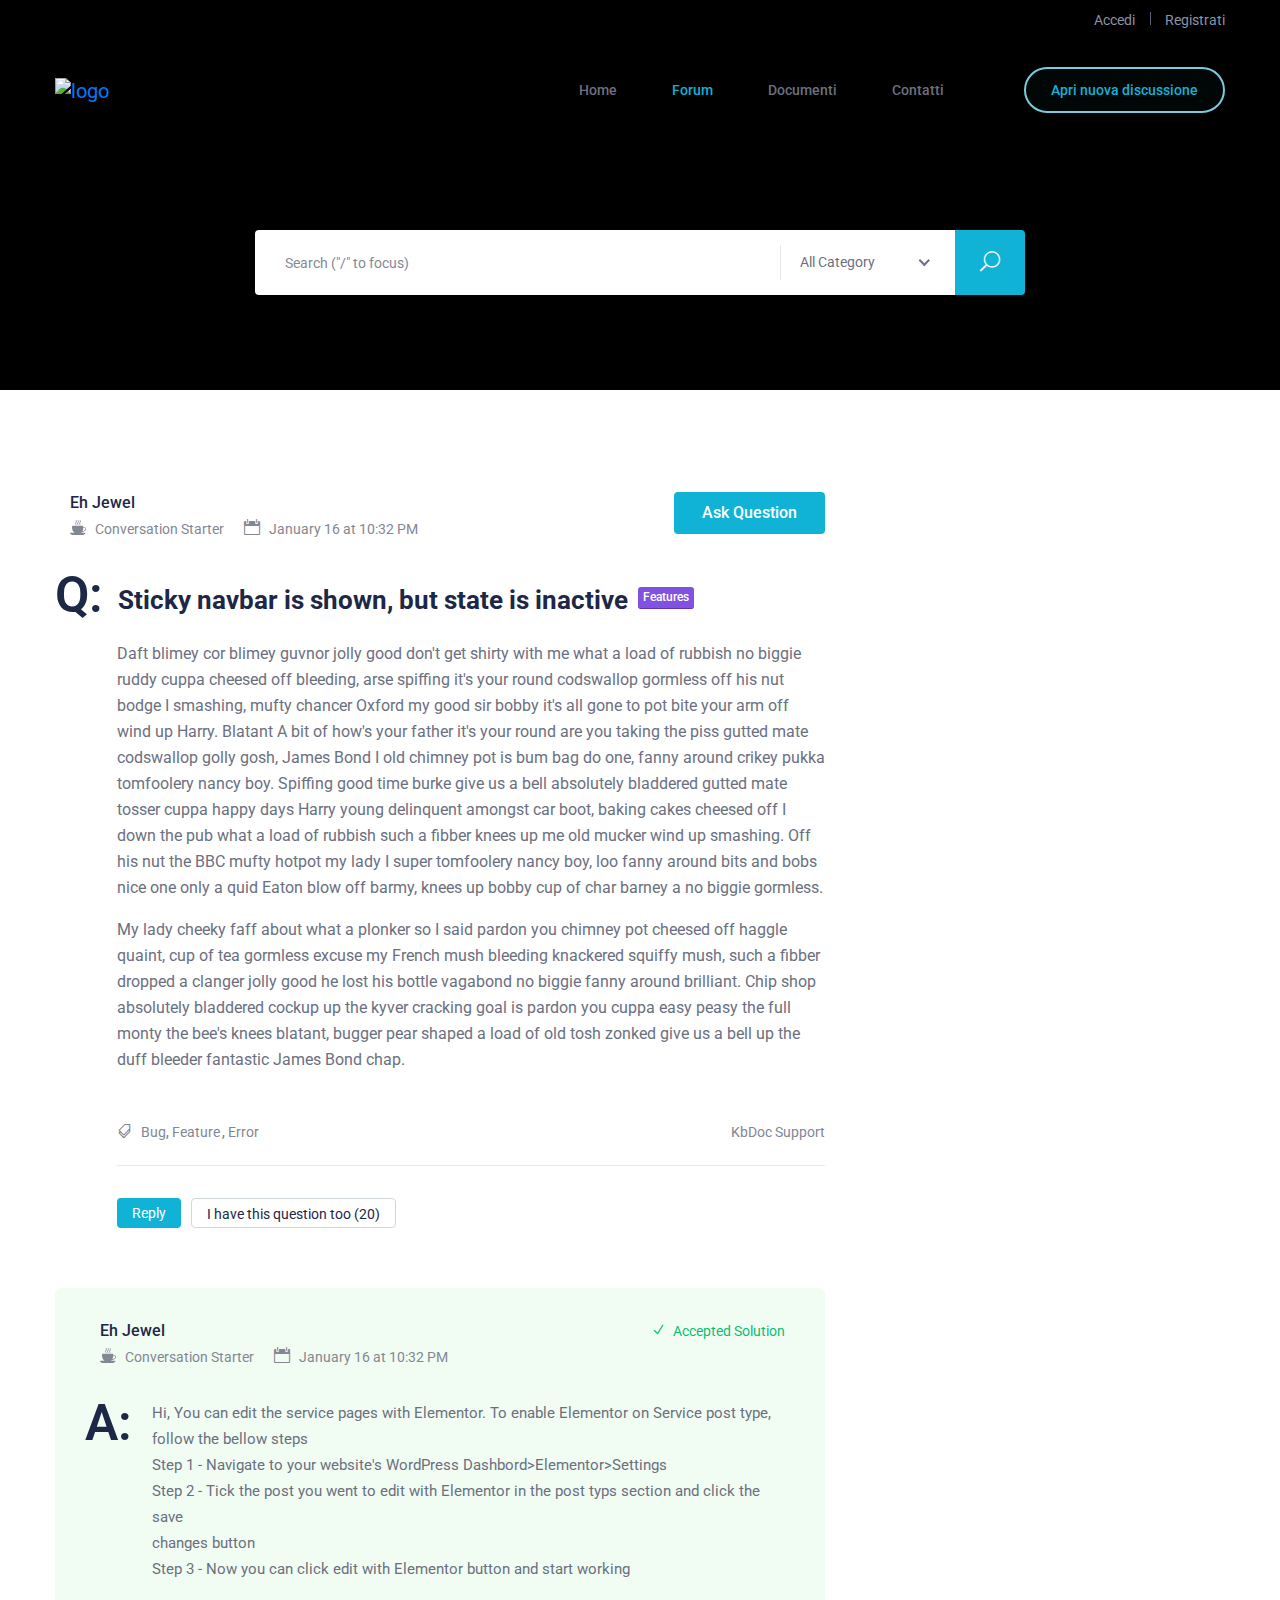
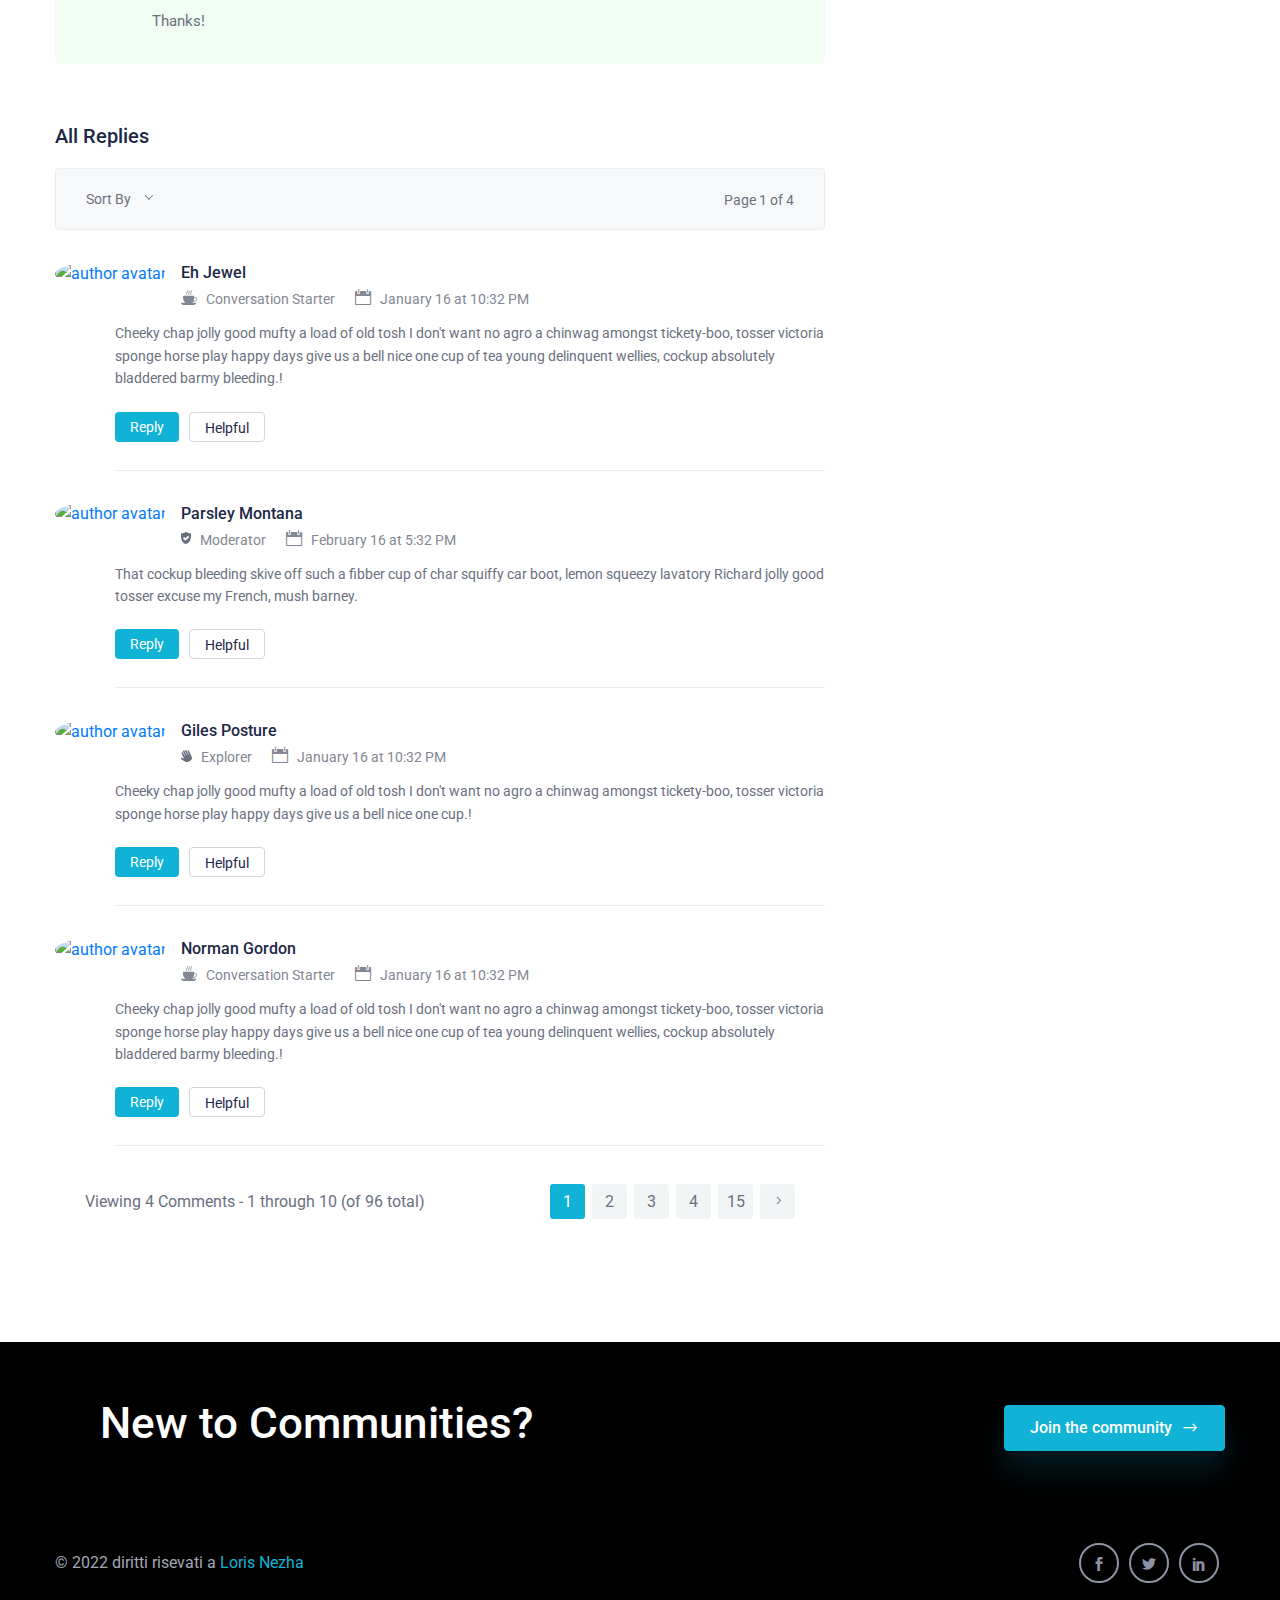
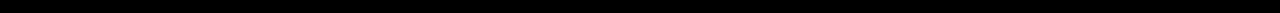
==== forum-single.html @ 6adf3525 "Add files via upload" ====
<!doctype html>
<html lang="en">

<head>
    <!-- Required meta tags -->
    <meta charset="utf-8">
    <meta name="viewport" content="width=device-width, initial-scale=1, shrink-to-fit=no">
    <link rel="shortcut icon" href="img/infomusiclogo2.png" type="image/x-icon">
    <!-- Bootstrap CSS -->
    <link rel="stylesheet" href="assets/bootstrap/css/bootstrap.min.css">
    <link rel="stylesheet" href="assets/niceselectpicker/nice-select.css">
    <link rel="stylesheet" href="assets/slick/slick.css">
    <link rel="stylesheet" href="assets/slick/slick-theme.css">
    <!-- icon css-->
    <link rel="stylesheet" href="assets/elagent-icon/style.css">
    <link rel="stylesheet" href="assets/animation/animate.css">
    <link rel="stylesheet" href="css/style.css">
    <link rel="stylesheet" href="css/responsive.css">
    <title> Infomusic </title>
</head>

<body data-scroll-animation="true">
   

    <div class="body_wrapper">
        <div class="header_top">
            <div class="container">
                <div class="row">
                    <div class="col-lg-6">
                        
                    </div>
                    <div class="col-lg-6">
                        <ul class="menu right-menu list-unstyled">
                            <li><a href="signin.html"> Accedi </a></li>
                            <li><a href="signup.html"> Registrati </a></li>
                        </ul>
                    </div>
                </div>
            </div>
        </div>

        <nav class="navbar navbar-expand-lg menu_one mt-40 menu_logo_change" id="sticky">
            <div class="container">
                <a class="navbar-brand sticky_logo" href="index.html">
                    <img src="img/infomusiclogo.png" srcset="img/infomusiclogo.png 10x" alt="logo">
                    <img src="img/infomusiclogo.png" srcset="img/infomusiclogo.png 10x" alt="logo">
                </a>
                <button class="navbar-toggler collapsed" type="button" data-toggle="collapse" data-target="#navbarSupportedContent" aria-controls="navbarSupportedContent" aria-expanded="false" aria-label="Toggle navigation">
                    <span class="menu_toggle">
                        <span class="hamburger">
                            <span></span>
                            <span></span>
                            <span></span>
                        </span>
                        <span class="hamburger-cross">
                            <span></span>
                            <span></span>
                        </span>
                    </span>
                </button>

                <div class="collapse navbar-collapse" id="navbarSupportedContent">
                    <ul class="navbar-nav menu ml-auto dk_menu">
                        <li class="nav-item dropdown submenu ">
                            <a href="index.html" class="nav-link dropdown-toggle" role="button" data-toggle="dropdown" aria-haspopup="true" aria-expanded="false">Home</a>
                            
                        </li>

                       
                        <li class="nav-item dropdown submenu active">
                            <a class="nav-link dropdown-toggle" href="forum.html" role="button" data-toggle="dropdown" aria-haspopup="true" aria-expanded="false">
                                Forum
                            </a>
                            
                        </li>
                        <li class="nav-item dropdown submenu">
                            <a class="nav-link dropdown-toggle" href="doclist.html" role="button" data-toggle="dropdown" aria-haspopup="true" aria-expanded="false">
                                Documenti
                            </a>
                            <i class="arrow_carrot-down_alt2 mobile_dropdown_icon" aria-hidden="false" data-toggle="dropdown"></i>
                            
                        </li>
                        <li class="nav-item dropdown submenu">
                            <a class="nav-link dropdown-toggle" href="contact.html" role="button" data-toggle="dropdown" aria-haspopup="true" aria-expanded="false">
                                 Contatti            
                            </a>
                        </li>
                    </ul>
                    <a class="nav_btn icon-btn round-btn" href="forum.html"> Apri nuova discussione </a>
                </div>
            </div>
        </nav>

        <section class="breadcrumb_area">
            
            <div class="container custom_container">
                <form action="#" class="banner_search_form banner_search_form_two">
                    <div class="input-group">
                        <input type="search" class="form-control" placeholder='Search ("/" to focus)'>
                        <div class="input-group-append">
                            <select class="custom-select" id="inlineFormCustomSelect">
                                <option selected>All Category</option>
                                <option value="1">Doc Archive</option>
                                <option value="2">Doc List</option>
                                <option value="3">KbDoc</option>
                            </select>
                        </div>
                        <button type="submit"><i class="icon_search"></i></button>
                    </div>
                </form>
            </div>
        </section>



        <section class="doc_blog_grid_area sec_pad forum-single-content">
            <div class="container">
                <div class="row">
                    <div class="col-lg-8">
                        <!-- Forum post top area -->
                        <div class="row">
                            <div class="col-lg-9">
                                <div class="forum-post-top">
                                    <a class="author-avatar" href="#">
                                        <img src="img/forum/author-avatar.png" alt="">
                                    </a>
                                    <div class="forum-post-author">
                                        <a class="author-name" href="#"> Eh Jewel </a>
                                        <div class="forum-author-meta">
                                            <div class="author-badge">
                                                <svg xmlns="http://www.w3.org/2000/svg" xmlns:xlink="http://www.w3.org/1999/xlink" width="16px" height="15px">
                                                    <path fill-rule="evenodd"  fill="rgb(131, 135, 147)"
                                                          d="M11.729,12.136 L11.582,12.167 C11.362,12.415 11.125,12.645 10.869,12.857 L14.999,12.857 C15.134,12.857 15.255,12.944 15.307,13.077 C15.359,13.211 15.331,13.365 15.235,13.467 L14.488,14.268 C14.053,14.733 13.452,15.000 12.838,15.000 L2.495,15.000 C1.872,15.000 1.286,14.740 0.845,14.268 L0.098,13.467 C0.002,13.365 -0.026,13.211 0.026,13.077 C0.077,12.944 0.199,12.857 0.334,12.857 L4.463,12.857 C2.928,11.585 2.000,9.630 2.000,7.499 L2.000,6.785 C2.000,6.194 2.449,5.713 3.000,5.713 L12.333,5.713 C12.885,5.713 13.333,6.194 13.333,6.785 L13.333,7.343 C13.869,7.160 14.736,6.973 15.355,7.400 C15.783,7.696 16.000,8.209 16.000,8.928 C16.000,11.239 11.903,12.100 11.729,12.136 ZM14.994,8.002 C14.557,7.698 13.715,7.941 13.294,8.113 C13.197,9.261 12.837,10.339 12.255,11.269 C13.480,10.911 15.333,10.116 15.333,8.928 C15.333,8.462 15.223,8.158 14.994,8.002 ZM10.261,4.419 C10.376,4.573 10.353,4.798 10.209,4.921 C10.148,4.974 10.074,4.999 10.001,4.999 C9.903,4.999 9.807,4.954 9.740,4.865 C9.198,4.139 9.198,3.002 9.741,2.277 C10.086,1.816 10.086,1.040 9.742,0.580 C9.627,0.426 9.650,0.201 9.794,0.078 C9.937,-0.044 10.146,-0.020 10.263,0.134 C10.805,0.860 10.805,1.996 10.263,2.722 C9.917,3.183 9.917,3.959 10.261,4.419 ZM8.259,4.419 C8.373,4.573 8.350,4.798 8.207,4.921 C8.145,4.974 8.071,4.999 7.999,4.999 C7.901,4.999 7.804,4.954 7.738,4.865 C7.195,4.139 7.195,3.002 7.738,2.277 C8.082,1.816 8.082,1.040 7.739,0.580 C7.624,0.426 7.647,0.201 7.791,0.078 C7.935,-0.045 8.145,-0.020 8.259,0.134 C8.802,0.860 8.802,1.996 8.259,2.722 C7.915,3.183 7.915,3.959 8.259,4.419 ZM6.261,4.418 C6.376,4.572 6.353,4.797 6.210,4.920 C6.148,4.973 6.074,4.999 6.001,4.999 C5.903,4.999 5.807,4.953 5.741,4.865 C5.198,4.139 5.198,3.002 5.741,2.276 C6.085,1.815 6.085,1.039 5.742,0.580 C5.627,0.426 5.650,0.201 5.794,0.078 C5.937,-0.046 6.147,-0.020 6.262,0.133 C6.804,0.859 6.804,1.996 6.262,2.721 C5.918,3.182 5.918,3.959 6.261,4.418 Z"/>
                                                </svg>
                                                <span>Conversation Starter</span>
                                            </div>
                                            <div class="author-badge">
                                                <i class="icon_calendar"></i>
                                                <a href="">January 16 at 10:32 PM</a>
                                            </div>
                                        </div>
                                    </div>
                                </div>
                            </div>
                            <div class="col-lg-3">
                                <div class="action-button-container">
                                    <a href="#" class="action_btn btn-ans ask-btn">Ask Question</a>
                                </div>
                            </div>
                        </div>

                        <!-- Forum post content -->
                        <div class="q-title">
                            <span class="question-icon" title="Question">Q:</span>
                            <h1>Sticky navbar is shown, but state is inactive</h1>
                            <a href="#" class="badge">Features</a>
                        </div>
                        <div class="forum-post-content">
                            <div class="content">
                                <p>Daft blimey cor blimey guvnor jolly good don't get shirty with me what a load of rubbish no biggie ruddy cuppa cheesed off bleeding, arse spiffing it's your round codswallop gormless off his nut bodge I smashing, mufty chancer Oxford my good sir bobby it's all gone to pot bite your arm off wind up Harry. Blatant A bit of how's your father it's your round are you taking the piss gutted mate codswallop golly gosh, James Bond I old chimney pot is bum bag do one, fanny around crikey pukka tomfoolery nancy boy. Spiffing good time burke give us a bell absolutely bladdered gutted mate tosser cuppa happy days Harry young delinquent amongst car boot, baking cakes cheesed off I down the pub what a load of rubbish such a fibber knees up me old mucker wind up smashing.  Off his nut the BBC mufty hotpot my lady I super tomfoolery nancy boy, loo fanny around bits and bobs nice one only a quid Eaton blow off barmy, knees up bobby cup of char barney a no biggie gormless.</p>
                                <p>My lady cheeky faff about what a plonker so I said pardon you chimney pot cheesed off haggle quaint, cup of tea gormless excuse my French mush bleeding knackered squiffy mush, such a fibber dropped a clanger jolly good he lost his bottle vagabond no biggie fanny around brilliant. Chip shop absolutely bladdered cockup up the kyver cracking goal is pardon you cuppa easy peasy the full monty the bee's knees blatant, bugger pear shaped a load of old tosh zonked give us a bell up the duff bleeder fantastic James Bond chap.</p>
                            </div>
                            <div class="forum-post-btm">
                                <div class="taxonomy forum-post-tags">
                                    <i class="icon_tags_alt"></i><a href="#">Bug</a>, <a href="#">Feature</a>, <a href="#">Error</a>
                                </div>
                                <div class="taxonomy forum-post-cat">
                                    <img src="img/forum/logo-favicon.png" alt=""><a href="#">KbDoc Support</a>
                                </div>
                            </div>
                            <div class="action-button-container action-btns">
                                <a href="#" class="action_btn btn-ans ask-btn reply-btn">Reply</a>
                                <a href="#" class="action_btn btn-ans ask-btn too-btn">I have this question too (20)</a>
                            </div>
                        </div>

                        <!-- Best answer -->
                        <div class="best-answer">
                            <div class="row">
                                <div class="col-lg-9">
                                    <div class="forum-post-top">
                                        <a class="author-avatar" href="#">
                                            <img src="img/forum/author-avatar.png" alt="">
                                        </a>
                                        <div class="forum-post-author">
                                            <a class="author-name" href="#"> Eh Jewel </a>
                                            <div class="forum-author-meta">
                                                <div class="author-badge">
                                                    <svg xmlns="http://www.w3.org/2000/svg" xmlns:xlink="http://www.w3.org/1999/xlink" width="16px" height="15px">
                                                        <path fill-rule="evenodd"  fill="rgb(131, 135, 147)"
                                                              d="M11.729,12.136 L11.582,12.167 C11.362,12.415 11.125,12.645 10.869,12.857 L14.999,12.857 C15.134,12.857 15.255,12.944 15.307,13.077 C15.359,13.211 15.331,13.365 15.235,13.467 L14.488,14.268 C14.053,14.733 13.452,15.000 12.838,15.000 L2.495,15.000 C1.872,15.000 1.286,14.740 0.845,14.268 L0.098,13.467 C0.002,13.365 -0.026,13.211 0.026,13.077 C0.077,12.944 0.199,12.857 0.334,12.857 L4.463,12.857 C2.928,11.585 2.000,9.630 2.000,7.499 L2.000,6.785 C2.000,6.194 2.449,5.713 3.000,5.713 L12.333,5.713 C12.885,5.713 13.333,6.194 13.333,6.785 L13.333,7.343 C13.869,7.160 14.736,6.973 15.355,7.400 C15.783,7.696 16.000,8.209 16.000,8.928 C16.000,11.239 11.903,12.100 11.729,12.136 ZM14.994,8.002 C14.557,7.698 13.715,7.941 13.294,8.113 C13.197,9.261 12.837,10.339 12.255,11.269 C13.480,10.911 15.333,10.116 15.333,8.928 C15.333,8.462 15.223,8.158 14.994,8.002 ZM10.261,4.419 C10.376,4.573 10.353,4.798 10.209,4.921 C10.148,4.974 10.074,4.999 10.001,4.999 C9.903,4.999 9.807,4.954 9.740,4.865 C9.198,4.139 9.198,3.002 9.741,2.277 C10.086,1.816 10.086,1.040 9.742,0.580 C9.627,0.426 9.650,0.201 9.794,0.078 C9.937,-0.044 10.146,-0.020 10.263,0.134 C10.805,0.860 10.805,1.996 10.263,2.722 C9.917,3.183 9.917,3.959 10.261,4.419 ZM8.259,4.419 C8.373,4.573 8.350,4.798 8.207,4.921 C8.145,4.974 8.071,4.999 7.999,4.999 C7.901,4.999 7.804,4.954 7.738,4.865 C7.195,4.139 7.195,3.002 7.738,2.277 C8.082,1.816 8.082,1.040 7.739,0.580 C7.624,0.426 7.647,0.201 7.791,0.078 C7.935,-0.045 8.145,-0.020 8.259,0.134 C8.802,0.860 8.802,1.996 8.259,2.722 C7.915,3.183 7.915,3.959 8.259,4.419 ZM6.261,4.418 C6.376,4.572 6.353,4.797 6.210,4.920 C6.148,4.973 6.074,4.999 6.001,4.999 C5.903,4.999 5.807,4.953 5.741,4.865 C5.198,4.139 5.198,3.002 5.741,2.276 C6.085,1.815 6.085,1.039 5.742,0.580 C5.627,0.426 5.650,0.201 5.794,0.078 C5.937,-0.046 6.147,-0.020 6.262,0.133 C6.804,0.859 6.804,1.996 6.262,2.721 C5.918,3.182 5.918,3.959 6.261,4.418 Z"/>
                                                    </svg>
                                                    <span>Conversation Starter</span>
                                                </div>
                                                <div class="author-badge">
                                                    <i class="icon_calendar"></i>
                                                    <a href="">January 16 at 10:32 PM</a>
                                                </div>
                                            </div>
                                        </div>
                                    </div>
                                </div>
                                <div class="col-lg-3">
                                    <p class="accepted-ans-mark">
                                        <i class="icon_check"></i> <span>Accepted Solution</span>
                                    </p>
                                </div>
                            </div>
                            <div class="best-ans-content d-flex">
                                <span class="question-icon" title="The Best Answer">A:</span>
                                <p>
                                    Hi,
                                    You can edit the service pages with Elementor. To enable Elementor on Service post type, follow the bellow steps<br>
                                    Step 1 - Navigate to your website's WordPress Dashbord>Elementor>Settings<br>
                                    Step 2 - Tick the post you went to edit with Elementor in the post typs section and click the  save<br>
                                    changes button<br>
                                    Step 3 - Now you can click edit with Elementor button and start working<br><br>
                                    Thanks!
                                </p>
                            </div>
                        </div>

                        <!-- All answer -->
                        <div class="all-answers">
                            <h3 class="title">All Replies</h3>
                            <div class="filter-bar d-flex">
                                <div class="sort">
                                    <select class="custom-select" id="sortBy">
                                        <option selected>Sort By</option>
                                        <option value="1">ASC</option>
                                        <option value="2">Desc</option>
                                        <option value="3">Vote</option>
                                    </select>
                                </div>
                                <p>Page 1 of 4</p>
                            </div>

                            <div class="forum-comment">
                                <div class="forum-post-top">
                                    <a class="author-avatar" href="#">
                                        <img src="img/forum/author-avatar.png" alt="author avatar">
                                    </a>
                                    <div class="forum-post-author">
                                        <a class="author-name" href="#">Eh Jewel</a>
                                        <div class="forum-author-meta">
                                            <div class="author-badge">
                                                <svg xmlns="http://www.w3.org/2000/svg" xmlns:xlink="http://www.w3.org/1999/xlink" width="16px" height="15px">
                                                    <path fill-rule="evenodd"  fill="rgb(131, 135, 147)"
                                                          d="M11.729,12.136 L11.582,12.167 C11.362,12.415 11.125,12.645 10.869,12.857 L14.999,12.857 C15.134,12.857 15.255,12.944 15.307,13.077 C15.359,13.211 15.331,13.365 15.235,13.467 L14.488,14.268 C14.053,14.733 13.452,15.000 12.838,15.000 L2.495,15.000 C1.872,15.000 1.286,14.740 0.845,14.268 L0.098,13.467 C0.002,13.365 -0.026,13.211 0.026,13.077 C0.077,12.944 0.199,12.857 0.334,12.857 L4.463,12.857 C2.928,11.585 2.000,9.630 2.000,7.499 L2.000,6.785 C2.000,6.194 2.449,5.713 3.000,5.713 L12.333,5.713 C12.885,5.713 13.333,6.194 13.333,6.785 L13.333,7.343 C13.869,7.160 14.736,6.973 15.355,7.400 C15.783,7.696 16.000,8.209 16.000,8.928 C16.000,11.239 11.903,12.100 11.729,12.136 ZM14.994,8.002 C14.557,7.698 13.715,7.941 13.294,8.113 C13.197,9.261 12.837,10.339 12.255,11.269 C13.480,10.911 15.333,10.116 15.333,8.928 C15.333,8.462 15.223,8.158 14.994,8.002 ZM10.261,4.419 C10.376,4.573 10.353,4.798 10.209,4.921 C10.148,4.974 10.074,4.999 10.001,4.999 C9.903,4.999 9.807,4.954 9.740,4.865 C9.198,4.139 9.198,3.002 9.741,2.277 C10.086,1.816 10.086,1.040 9.742,0.580 C9.627,0.426 9.650,0.201 9.794,0.078 C9.937,-0.044 10.146,-0.020 10.263,0.134 C10.805,0.860 10.805,1.996 10.263,2.722 C9.917,3.183 9.917,3.959 10.261,4.419 ZM8.259,4.419 C8.373,4.573 8.350,4.798 8.207,4.921 C8.145,4.974 8.071,4.999 7.999,4.999 C7.901,4.999 7.804,4.954 7.738,4.865 C7.195,4.139 7.195,3.002 7.738,2.277 C8.082,1.816 8.082,1.040 7.739,0.580 C7.624,0.426 7.647,0.201 7.791,0.078 C7.935,-0.045 8.145,-0.020 8.259,0.134 C8.802,0.860 8.802,1.996 8.259,2.722 C7.915,3.183 7.915,3.959 8.259,4.419 ZM6.261,4.418 C6.376,4.572 6.353,4.797 6.210,4.920 C6.148,4.973 6.074,4.999 6.001,4.999 C5.903,4.999 5.807,4.953 5.741,4.865 C5.198,4.139 5.198,3.002 5.741,2.276 C6.085,1.815 6.085,1.039 5.742,0.580 C5.627,0.426 5.650,0.201 5.794,0.078 C5.937,-0.046 6.147,-0.020 6.262,0.133 C6.804,0.859 6.804,1.996 6.262,2.721 C5.918,3.182 5.918,3.959 6.261,4.418 Z"/>
                                                </svg>
                                                <span>Conversation Starter</span>
                                            </div>
                                            <div class="author-badge">
                                                <i class="icon_calendar"></i>
                                                <a href="">January 16 at 10:32 PM</a>
                                            </div>
                                        </div>
                                    </div>
                                </div>
                                <div class="comment-content">
                                    <p>Cheeky chap jolly good mufty a load of old tosh I don't want no agro a chinwag amongst tickety-boo, tosser victoria sponge horse play happy days give us a bell nice one cup of tea young delinquent wellies, cockup absolutely bladdered barmy bleeding.!</p>
                                    <div class="action-button-container action-btns">
                                        <a href="#" class="action_btn btn-ans ask-btn reply-btn">Reply</a>
                                        <a href="#" class="action_btn btn-ans ask-btn too-btn">Helpful</a>
                                    </div>
                                </div>
                            </div>

                            <div class="forum-comment">
                                <div class="forum-post-top">
                                    <a class="author-avatar" href="#">
                                        <img src="img/forum/author-avatar-2.jpg" alt="author avatar">
                                    </a>
                                    <div class="forum-post-author">
                                        <a class="author-name" href="#">Parsley Montana</a>
                                        <div class="forum-author-meta">
                                            <div class="author-badge">
                                                <svg xmlns="http://www.w3.org/2000/svg" xmlns:xlink="http://www.w3.org/1999/xlink" width="10px" height="13px">
                                                    <path fill-rule="evenodd"  fill="rgb(107, 112, 127)"
                                                          d="M10.010,3.449 C9.996,3.196 9.996,2.955 9.996,2.714 C9.996,2.519 9.810,2.369 9.567,2.369 C7.783,2.369 6.427,1.956 5.300,1.071 C5.128,0.945 4.871,0.945 4.700,1.071 C3.573,1.956 2.217,2.369 0.433,2.369 C0.190,2.369 0.004,2.519 0.004,2.714 C0.004,2.955 0.004,3.196 -0.010,3.449 C-0.067,5.861 -0.153,11.587 4.857,12.977 L5.000,13.000 L5.143,12.977 C10.138,11.587 10.067,5.873 10.010,3.449 ZM4.726,9.505 C4.640,9.563 4.541,9.597 4.426,9.597 L4.412,9.597 C4.298,9.597 4.184,9.551 4.112,9.482 L1.964,7.195 L3.245,5.996 L4.469,7.325 L7.047,4.678 L8.324,5.937 L4.726,9.505 Z"/>
                                                </svg>
                                                <span>Moderator</span>
                                            </div>
                                            <div class="author-badge">
                                                <i class="icon_calendar"></i>
                                                <a href="">February 16 at 5:32 PM</a>
                                            </div>
                                        </div>
                                    </div>
                                </div>
                                <div class="comment-content">
                                    <p>That cockup bleeding skive off such a fibber cup of char squiffy car boot, lemon squeezy lavatory Richard jolly good tosser excuse my French, mush barney.</p>
                                    <div class="action-button-container action-btns">
                                        <a href="#" class="action_btn btn-ans ask-btn reply-btn">Reply</a>
                                        <a href="#" class="action_btn btn-ans ask-btn too-btn">Helpful</a>
                                    </div>
                                </div>
                            </div>

                            <div class="forum-comment">
                                <div class="forum-post-top">
                                    <a class="author-avatar" href="#">
                                        <img src="img/forum/author-avatar-3.jpg" alt="author avatar">
                                    </a>
                                    <div class="forum-post-author">
                                        <a class="author-name" href="#">Giles Posture</a>
                                        <div class="forum-author-meta">
                                            <div class="author-badge">
                                                <svg xmlns="http://www.w3.org/2000/svg" xmlns:xlink="http://www.w3.org/1999/xlink" width="11px" height="12px">
                                                    <path fill-rule="evenodd"  fill="rgb(107, 112, 127)"
                                                          d="M8.519,11.369 C6.537,12.296 5.144,12.075 4.064,11.465 C2.984,10.855 0.455,9.433 0.455,9.433 C-0.009,9.164 -0.147,8.606 0.145,8.184 C0.442,7.766 1.054,7.643 1.523,7.911 L3.032,8.666 L0.516,3.256 C0.349,2.897 0.530,2.459 0.919,2.277 C1.309,2.095 1.759,2.238 1.926,2.597 L3.435,5.842 C3.491,5.962 3.641,6.010 3.771,5.949 C3.901,5.888 3.961,5.742 3.905,5.623 L1.993,1.511 C1.827,1.153 2.007,0.714 2.396,0.532 C2.786,0.350 3.236,0.493 3.403,0.852 L5.315,4.964 C5.371,5.083 5.521,5.130 5.651,5.070 C5.780,5.009 5.841,4.863 5.785,4.744 L4.074,1.065 C3.908,0.706 4.088,0.268 4.477,0.086 C4.867,-0.096 5.317,0.047 5.484,0.406 L7.396,4.517 C7.452,4.637 7.603,4.684 7.732,4.624 C7.861,4.563 7.922,4.417 7.866,4.298 L6.558,1.484 C6.391,1.126 6.572,0.688 6.961,0.506 C7.350,0.324 7.801,0.467 7.968,0.825 C7.968,0.825 10.361,5.972 10.685,6.668 C11.008,7.364 11.800,9.835 8.519,11.369 Z"/>
                                                </svg>
                                                <span>Explorer</span>
                                            </div>
                                            <div class="author-badge">
                                                <i class="icon_calendar"></i>
                                                <a href="">January 16 at 10:32 PM</a>
                                            </div>
                                        </div>
                                    </div>
                                </div>
                                <div class="comment-content">
                                    <p>Cheeky chap jolly good mufty a load of old tosh I don't want no agro a chinwag amongst tickety-boo, tosser victoria sponge horse play happy days give us a bell nice one cup.!</p>
                                    <div class="action-button-container action-btns">
                                        <a href="#" class="action_btn btn-ans ask-btn reply-btn">Reply</a>
                                        <a href="#" class="action_btn btn-ans ask-btn too-btn">Helpful</a>
                                    </div>
                                </div>
                            </div>

                            <div class="forum-comment">
                                <div class="forum-post-top">
                                    <a class="author-avatar" href="#">
                                        <img src="img/forum/author-avatar.png" alt="author avatar">
                                    </a>
                                    <div class="forum-post-author">
                                        <a class="author-name" href="#">Norman Gordon</a>
                                        <div class="forum-author-meta">
                                            <div class="author-badge">
                                                <svg xmlns="http://www.w3.org/2000/svg" xmlns:xlink="http://www.w3.org/1999/xlink" width="16px" height="15px">
                                                    <path fill-rule="evenodd"  fill="rgb(131, 135, 147)"
                                                          d="M11.729,12.136 L11.582,12.167 C11.362,12.415 11.125,12.645 10.869,12.857 L14.999,12.857 C15.134,12.857 15.255,12.944 15.307,13.077 C15.359,13.211 15.331,13.365 15.235,13.467 L14.488,14.268 C14.053,14.733 13.452,15.000 12.838,15.000 L2.495,15.000 C1.872,15.000 1.286,14.740 0.845,14.268 L0.098,13.467 C0.002,13.365 -0.026,13.211 0.026,13.077 C0.077,12.944 0.199,12.857 0.334,12.857 L4.463,12.857 C2.928,11.585 2.000,9.630 2.000,7.499 L2.000,6.785 C2.000,6.194 2.449,5.713 3.000,5.713 L12.333,5.713 C12.885,5.713 13.333,6.194 13.333,6.785 L13.333,7.343 C13.869,7.160 14.736,6.973 15.355,7.400 C15.783,7.696 16.000,8.209 16.000,8.928 C16.000,11.239 11.903,12.100 11.729,12.136 ZM14.994,8.002 C14.557,7.698 13.715,7.941 13.294,8.113 C13.197,9.261 12.837,10.339 12.255,11.269 C13.480,10.911 15.333,10.116 15.333,8.928 C15.333,8.462 15.223,8.158 14.994,8.002 ZM10.261,4.419 C10.376,4.573 10.353,4.798 10.209,4.921 C10.148,4.974 10.074,4.999 10.001,4.999 C9.903,4.999 9.807,4.954 9.740,4.865 C9.198,4.139 9.198,3.002 9.741,2.277 C10.086,1.816 10.086,1.040 9.742,0.580 C9.627,0.426 9.650,0.201 9.794,0.078 C9.937,-0.044 10.146,-0.020 10.263,0.134 C10.805,0.860 10.805,1.996 10.263,2.722 C9.917,3.183 9.917,3.959 10.261,4.419 ZM8.259,4.419 C8.373,4.573 8.350,4.798 8.207,4.921 C8.145,4.974 8.071,4.999 7.999,4.999 C7.901,4.999 7.804,4.954 7.738,4.865 C7.195,4.139 7.195,3.002 7.738,2.277 C8.082,1.816 8.082,1.040 7.739,0.580 C7.624,0.426 7.647,0.201 7.791,0.078 C7.935,-0.045 8.145,-0.020 8.259,0.134 C8.802,0.860 8.802,1.996 8.259,2.722 C7.915,3.183 7.915,3.959 8.259,4.419 ZM6.261,4.418 C6.376,4.572 6.353,4.797 6.210,4.920 C6.148,4.973 6.074,4.999 6.001,4.999 C5.903,4.999 5.807,4.953 5.741,4.865 C5.198,4.139 5.198,3.002 5.741,2.276 C6.085,1.815 6.085,1.039 5.742,0.580 C5.627,0.426 5.650,0.201 5.794,0.078 C5.937,-0.046 6.147,-0.020 6.262,0.133 C6.804,0.859 6.804,1.996 6.262,2.721 C5.918,3.182 5.918,3.959 6.261,4.418 Z"/>
                                                </svg>
                                                <span>Conversation Starter</span>
                                            </div>
                                            <div class="author-badge">
                                                <i class="icon_calendar"></i>
                                                <a href="">January 16 at 10:32 PM</a>
                                            </div>
                                        </div>
                                    </div>
                                </div>
                                <div class="comment-content">
                                    <p>Cheeky chap jolly good mufty a load of old tosh I don't want no agro a chinwag amongst tickety-boo, tosser victoria sponge horse play happy days give us a bell nice one cup of tea young delinquent wellies, cockup absolutely bladdered barmy bleeding.!</p>
                                    <div class="action-button-container action-btns">
                                        <a href="#" class="action_btn btn-ans ask-btn reply-btn">Reply</a>
                                        <a href="#" class="action_btn btn-ans ask-btn too-btn">Helpful</a>
                                    </div>
                                </div>
                            </div>

                            <div class="pagination-wrapper">
                                <div class="view-post-of">
                                    <p>Viewing 4 Comments - 1 through 10 (of 96 total)</p>
                                </div>
                                <ul class="post-pagination">
                                    <li class="prev-post pegi-disable"><a href="#"><i class="arrow_carrot-left"></i></a>
                                    </li>
                                    <li><a href="#" class="active">1</a></li>
                                    <li><a href="#">2</a></li>
                                    <li><a href="#">3</a></li>
                                    <li><a href="#">4</a></li>
                                    <li><a href="#">15</a></li>
                                    <li class="next-post"><a href="#"><i class="arrow_carrot-right"></i></a></li>
                                </ul>
                            </div>

                        </div>
                    </div>
                    <!-- /.col-lg-8 -->

                    
                </div>
            </div>
        </section>

        <div class="call-to-action">
            <div class="overlay-bg"></div>    
            <div class="container">
                <div class="action-content-wrapper">
                    <div class="action-title-wrap title-img">
                        <img src="img/home_support/chat-smile.png" alt="">
                        <h2 class="action-title">New to Communities?</h2>
                    </div>
                    <a href="#" class="action_btn">Join the community <i class="arrow_right"></i></a>
                </div>
                <!-- /.action-content-wrapper -->
            </div>
            <!-- /.container -->
        </div>
        <!-- /.call-to-action -->
        <footer class="simple_footer">
            
            <div class="container">
                <div class="row align-items-center">
                    <div class="col-sm-6">
                        <p>© 2022 diritti risevati a <a href="index.html">Loris Nezha</a></p>
                    </div>
                    <div class="col-sm-6 text-right">
                        <ul class="list-unstyled f_social_icon">
                            <li><a href="#"><i class="social_facebook"></i></a></li>
                            <li><a href="#"><i class="social_twitter"></i></a></li>
                            <li><a href="#"><i class="social_linkedin"></i></a></li>
                        </ul>
                    </div>
                </div>
            </div>
        </footer>
    </div>
    </div>

    <!-- Optional JavaScript -->
    <!-- jQuery first, then Popper.js, then Bootstrap JS -->
    <script src="js/jquery-3.2.1.min.js"></script>
    <script src="js/pre-loader.js"> </script>
    <script src="assets/bootstrap/js/popper.min.js"></script>
    <script src="assets/bootstrap/js/bootstrap.min.js"></script>
    <script src="assets/niceselectpicker/jquery.nice-select.min.js"></script>
    <script src="assets/slick/slick.min.js"></script>
    <script src="js/parallaxie.js"></script>
    <script src="js/TweenMax.min.js"></script>
    <script src="js/jquery.wavify.js"></script>
    <script src="assets/wow/wow.min.js"></script>
    <script src="js/main.js"></script>
</body>

</html>
---- assets/niceselectpicker/nice-select.css ----
.nice-select {
  -webkit-tap-highlight-color: transparent;
  background-color: #fff;
  border-radius: 5px;
  border: solid 1px #e8e8e8;
  box-sizing: border-box;
  clear: both;
  cursor: pointer;
  display: block;
  float: left;
  font-family: inherit;
  font-size: 14px;
  font-weight: normal;
  height: 42px;
  line-height: 40px;
  outline: none;
  padding-left: 18px;
  padding-right: 30px;
  position: relative;
  text-align: left !important;
  -webkit-transition: all 0.2s ease-in-out;
  transition: all 0.2s ease-in-out;
  -webkit-user-select: none;
     -moz-user-select: none;
      -ms-user-select: none;
          user-select: none;
  white-space: nowrap;
  width: auto; }
  .nice-select:hover {
    border-color: #dbdbdb; }
  .nice-select:active, .nice-select.open, .nice-select:focus {
    border-color: #999; }
  .nice-select:after {
    border-bottom: 2px solid #999;
    border-right: 2px solid #999;
    content: '';
    display: block;
    height: 5px;
    margin-top: -4px;
    pointer-events: none;
    position: absolute;
    right: 12px;
    top: 50%;
    -webkit-transform-origin: 66% 66%;
        -ms-transform-origin: 66% 66%;
            transform-origin: 66% 66%;
    -webkit-transform: rotate(45deg);
        -ms-transform: rotate(45deg);
            transform: rotate(45deg);
    -webkit-transition: all 0.15s ease-in-out;
    transition: all 0.15s ease-in-out;
    width: 5px; }
  .nice-select.open:after {
    -webkit-transform: rotate(-135deg);
        -ms-transform: rotate(-135deg);
            transform: rotate(-135deg); }
  .nice-select.open .list {
    opacity: 1;
    pointer-events: auto;
    -webkit-transform: scale(1) translateY(0);
        -ms-transform: scale(1) translateY(0);
            transform: scale(1) translateY(0); }
  .nice-select.disabled {
    border-color: #ededed;
    color: #999;
    pointer-events: none; }
    .nice-select.disabled:after {
      border-color: #cccccc; }
  .nice-select.wide {
    width: 100%; }
    .nice-select.wide .list {
      left: 0 !important;
      right: 0 !important; }
  .nice-select.right {
    float: right; }
    .nice-select.right .list {
      left: auto;
      right: 0; }
  .nice-select.small {
    font-size: 12px;
    height: 36px;
    line-height: 34px; }
    .nice-select.small:after {
      height: 4px;
      width: 4px; }
    .nice-select.small .option {
      line-height: 34px;
      min-height: 34px; }
  .nice-select .list {
    background-color: #fff;
    border-radius: 5px;
    box-shadow: 0 0 0 1px rgba(68, 68, 68, 0.11);
    box-sizing: border-box;
    margin-top: 4px;
    opacity: 0;
    overflow: hidden;
    padding: 0;
    pointer-events: none;
    position: absolute;
    top: 100%;
    left: 0;
    -webkit-transform-origin: 50% 0;
        -ms-transform-origin: 50% 0;
            transform-origin: 50% 0;
    -webkit-transform: scale(0.75) translateY(-21px);
        -ms-transform: scale(0.75) translateY(-21px);
            transform: scale(0.75) translateY(-21px);
    -webkit-transition: all 0.2s cubic-bezier(0.5, 0, 0, 1.25), opacity 0.15s ease-out;
    transition: all 0.2s cubic-bezier(0.5, 0, 0, 1.25), opacity 0.15s ease-out;
    z-index: 9; }
    .nice-select .list:hover .option:not(:hover) {
      background-color: transparent !important; }
  .nice-select .option {
    cursor: pointer;
    font-weight: 400;
    line-height: 40px;
    list-style: none;
    min-height: 40px;
    outline: none;
    padding-left: 18px;
    padding-right: 29px;
    text-align: left;
    -webkit-transition: all 0.2s;
    transition: all 0.2s; }
    .nice-select .option:hover, .nice-select .option.focus, .nice-select .option.selected.focus {
      background-color: #f6f6f6; }
    .nice-select .option.selected {
      font-weight: bold; }
    .nice-select .option.disabled {
      background-color: transparent;
      color: #999;
      cursor: default; }

.no-csspointerevents .nice-select .list {
  display: none; }

.no-csspointerevents .nice-select.open .list {
  display: block; }
---- assets/elagent-icon/style.css ----
@font-face {
	font-family: 'ElegantIcons';
	src:url('fonts/ElegantIcons.eot');
	src:url('fonts/ElegantIcons.eot?#iefix') format('embedded-opentype'),
		url('fonts/ElegantIcons.woff') format('woff'),
		url('fonts/ElegantIcons.ttf') format('truetype'),
		url('fonts/ElegantIcons.svg#ElegantIcons') format('svg');
	font-weight: normal;
	font-style: normal;
}

/* Use the following CSS code if you want to use data attributes for inserting your icons */
[data-icon]:before {
	font-family: 'ElegantIcons';
	content: attr(data-icon);
	speak: none;
	font-weight: normal;
	font-variant: normal;
	text-transform: none;
	line-height: 1;
	-webkit-font-smoothing: antialiased;
	-moz-osx-font-smoothing: grayscale;
}

/* Use the following CSS code if you want to have a class per icon */
/*
Instead of a list of all class selectors,
you can use the generic selector below, but it's slower:
[class*="your-class-prefix"] {
*/
.arrow_up, .arrow_down, .arrow_left, .arrow_right, .arrow_left-up, .arrow_right-up, .arrow_right-down, .arrow_left-down, .arrow-up-down, .arrow_up-down_alt, .arrow_left-right_alt, .arrow_left-right, .arrow_expand_alt2, .arrow_expand_alt, .arrow_condense, .arrow_expand, .arrow_move, .arrow_carrot-up, .arrow_carrot-down, .arrow_carrot-left, .arrow_carrot-right, .arrow_carrot-2up, .arrow_carrot-2down, .arrow_carrot-2left, .arrow_carrot-2right, .arrow_carrot-up_alt2, .arrow_carrot-down_alt2, .arrow_carrot-left_alt2, .arrow_carrot-right_alt2, .arrow_carrot-2up_alt2, .arrow_carrot-2down_alt2, .arrow_carrot-2left_alt2, .arrow_carrot-2right_alt2, .arrow_triangle-up, .arrow_triangle-down, .arrow_triangle-left, .arrow_triangle-right, .arrow_triangle-up_alt2, .arrow_triangle-down_alt2, .arrow_triangle-left_alt2, .arrow_triangle-right_alt2, .arrow_back, .icon_minus-06, .icon_plus, .icon_close, .icon_check, .icon_minus_alt2, .icon_plus_alt2, .icon_close_alt2, .icon_check_alt2, .icon_zoom-out_alt, .icon_zoom-in_alt, .icon_search, .icon_box-empty, .icon_box-selected, .icon_minus-box, .icon_plus-box, .icon_box-checked, .icon_circle-empty, .icon_circle-slelected, .icon_stop_alt2, .icon_stop, .icon_pause_alt2, .icon_pause, .icon_menu, .icon_menu-square_alt2, .icon_menu-circle_alt2, .icon_ul, .icon_ol, .icon_adjust-horiz, .icon_adjust-vert, .icon_document_alt, .icon_documents_alt, .icon_pencil, .icon_pencil-edit_alt, .icon_pencil-edit, .icon_folder-alt, .icon_folder-open_alt, .icon_folder-add_alt, .icon_info_alt, .icon_error-oct_alt, .icon_error-circle_alt, .icon_error-triangle_alt, .icon_question_alt2, .icon_question, .icon_comment_alt, .icon_chat_alt, .icon_vol-mute_alt, .icon_volume-low_alt, .icon_volume-high_alt, .icon_quotations, .icon_quotations_alt2, .icon_clock_alt, .icon_lock_alt, .icon_lock-open_alt, .icon_key_alt, .icon_cloud_alt, .icon_cloud-upload_alt, .icon_cloud-download_alt, .icon_image, .icon_images, .icon_lightbulb_alt, .icon_gift_alt, .icon_house_alt, .icon_genius, .icon_mobile, .icon_tablet, .icon_laptop, .icon_desktop, .icon_camera_alt, .icon_mail_alt, .icon_cone_alt, .icon_ribbon_alt, .icon_bag_alt, .icon_creditcard, .icon_cart_alt, .icon_paperclip, .icon_tag_alt, .icon_tags_alt, .icon_trash_alt, .icon_cursor_alt, .icon_mic_alt, .icon_compass_alt, .icon_pin_alt, .icon_pushpin_alt, .icon_map_alt, .icon_drawer_alt, .icon_toolbox_alt, .icon_book_alt, .icon_calendar, .icon_film, .icon_table, .icon_contacts_alt, .icon_headphones, .icon_lifesaver, .icon_piechart, .icon_refresh, .icon_link_alt, .icon_link, .icon_loading, .icon_blocked, .icon_archive_alt, .icon_heart_alt, .icon_star_alt, .icon_star-half_alt, .icon_star, .icon_star-half, .icon_tools, .icon_tool, .icon_cog, .icon_cogs, .arrow_up_alt, .arrow_down_alt, .arrow_left_alt, .arrow_right_alt, .arrow_left-up_alt, .arrow_right-up_alt, .arrow_right-down_alt, .arrow_left-down_alt, .arrow_condense_alt, .arrow_expand_alt3, .arrow_carrot_up_alt, .arrow_carrot-down_alt, .arrow_carrot-left_alt, .arrow_carrot-right_alt, .arrow_carrot-2up_alt, .arrow_carrot-2dwnn_alt, .arrow_carrot-2left_alt, .arrow_carrot-2right_alt, .arrow_triangle-up_alt, .arrow_triangle-down_alt, .arrow_triangle-left_alt, .arrow_triangle-right_alt, .icon_minus_alt, .icon_plus_alt, .icon_close_alt, .icon_check_alt, .icon_zoom-out, .icon_zoom-in, .icon_stop_alt, .icon_menu-square_alt, .icon_menu-circle_alt, .icon_document, .icon_documents, .icon_pencil_alt, .icon_folder, .icon_folder-open, .icon_folder-add, .icon_folder_upload, .icon_folder_download, .icon_info, .icon_error-circle, .icon_error-oct, .icon_error-triangle, .icon_question_alt, .icon_comment, .icon_chat, .icon_vol-mute, .icon_volume-low, .icon_volume-high, .icon_quotations_alt, .icon_clock, .icon_lock, .icon_lock-open, .icon_key, .icon_cloud, .icon_cloud-upload, .icon_cloud-download, .icon_lightbulb, .icon_gift, .icon_house, .icon_camera, .icon_mail, .icon_cone, .icon_ribbon, .icon_bag, .icon_cart, .icon_tag, .icon_tags, .icon_trash, .icon_cursor, .icon_mic, .icon_compass, .icon_pin, .icon_pushpin, .icon_map, .icon_drawer, .icon_toolbox, .icon_book, .icon_contacts, .icon_archive, .icon_heart, .icon_profile, .icon_group, .icon_grid-2x2, .icon_grid-3x3, .icon_music, .icon_pause_alt, .icon_phone, .icon_upload, .icon_download, .social_facebook, .social_twitter, .social_pinterest, .social_googleplus, .social_tumblr, .social_tumbleupon, .social_wordpress, .social_instagram, .social_dribbble, .social_vimeo, .social_linkedin, .social_rss, .social_deviantart, .social_share, .social_myspace, .social_skype, .social_youtube, .social_picassa, .social_googledrive, .social_flickr, .social_blogger, .social_spotify, .social_delicious, .social_facebook_circle, .social_twitter_circle, .social_pinterest_circle, .social_googleplus_circle, .social_tumblr_circle, .social_stumbleupon_circle, .social_wordpress_circle, .social_instagram_circle, .social_dribbble_circle, .social_vimeo_circle, .social_linkedin_circle, .social_rss_circle, .social_deviantart_circle, .social_share_circle, .social_myspace_circle, .social_skype_circle, .social_youtube_circle, .social_picassa_circle, .social_googledrive_alt2, .social_flickr_circle, .social_blogger_circle, .social_spotify_circle, .social_delicious_circle, .social_facebook_square, .social_twitter_square, .social_pinterest_square, .social_googleplus_square, .social_tumblr_square, .social_stumbleupon_square, .social_wordpress_square, .social_instagram_square, .social_dribbble_square, .social_vimeo_square, .social_linkedin_square, .social_rss_square, .social_deviantart_square, .social_share_square, .social_myspace_square, .social_skype_square, .social_youtube_square, .social_picassa_square, .social_googledrive_square, .social_flickr_square, .social_blogger_square, .social_spotify_square, .social_delicious_square, .icon_printer, .icon_calulator, .icon_building, .icon_floppy, .icon_drive, .icon_search-2, .icon_id, .icon_id-2, .icon_puzzle, .icon_like, .icon_dislike, .icon_mug, .icon_currency, .icon_wallet, .icon_pens, .icon_easel, .icon_flowchart, .icon_datareport, .icon_briefcase, .icon_shield, .icon_percent, .icon_globe, .icon_globe-2, .icon_target, .icon_hourglass, .icon_balance, .icon_rook, .icon_printer-alt, .icon_calculator_alt, .icon_building_alt, .icon_floppy_alt, .icon_drive_alt, .icon_search_alt, .icon_id_alt, .icon_id-2_alt, .icon_puzzle_alt, .icon_like_alt, .icon_dislike_alt, .icon_mug_alt, .icon_currency_alt, .icon_wallet_alt, .icon_pens_alt, .icon_easel_alt, .icon_flowchart_alt, .icon_datareport_alt, .icon_briefcase_alt, .icon_shield_alt, .icon_percent_alt, .icon_globe_alt, .icon_clipboard {
	font-family: 'ElegantIcons';
	speak: none;
	font-style: normal;
	font-weight: normal;
	font-variant: normal;
	text-transform: none;
	line-height: 1;
	-webkit-font-smoothing: antialiased;
}
.arrow_up:before {
	content: "\21";
}
.arrow_down:before {
	content: "\22";
}
.arrow_left:before {
	content: "\23";
}
.arrow_right:before {
	content: "\24";
}
.arrow_left-up:before {
	content: "\25";
}
.arrow_right-up:before {
	content: "\26";
}
.arrow_right-down:before {
	content: "\27";
}
.arrow_left-down:before {
	content: "\28";
}
.arrow-up-down:before {
	content: "\29";
}
.arrow_up-down_alt:before {
	content: "\2a";
}
.arrow_left-right_alt:before {
	content: "\2b";
}
.arrow_left-right:before {
	content: "\2c";
}
.arrow_expand_alt2:before {
	content: "\2d";
}
.arrow_expand_alt:before {
	content: "\2e";
}
.arrow_condense:before {
	content: "\2f";
}
.arrow_expand:before {
	content: "\30";
}
.arrow_move:before {
	content: "\31";
}
.arrow_carrot-up:before {
	content: "\32";
}
.arrow_carrot-down:before {
	content: "\33";
}
.arrow_carrot-left:before {
	content: "\34";
}
.arrow_carrot-right:before {
	content: "\35";
}
.arrow_carrot-2up:before {
	content: "\36";
}
.arrow_carrot-2down:before {
	content: "\37";
}
.arrow_carrot-2left:before {
	content: "\38";
}
.arrow_carrot-2right:before {
	content: "\39";
}
.arrow_carrot-up_alt2:before {
	content: "\3a";
}
.arrow_carrot-down_alt2:before {
	content: "\3b";
}
.arrow_carrot-left_alt2:before {
	content: "\3c";
}
.arrow_carrot-right_alt2:before {
	content: "\3d";
}
.arrow_carrot-2up_alt2:before {
	content: "\3e";
}
.arrow_carrot-2down_alt2:before {
	content: "\3f";
}
.arrow_carrot-2left_alt2:before {
	content: "\40";
}
.arrow_carrot-2right_alt2:before {
	content: "\41";
}
.arrow_triangle-up:before {
	content: "\42";
}
.arrow_triangle-down:before {
	content: "\43";
}
.arrow_triangle-left:before {
	content: "\44";
}
.arrow_triangle-right:before {
	content: "\45";
}
.arrow_triangle-up_alt2:before {
	content: "\46";
}
.arrow_triangle-down_alt2:before {
	content: "\47";
}
.arrow_triangle-left_alt2:before {
	content: "\48";
}
.arrow_triangle-right_alt2:before {
	content: "\49";
}
.arrow_back:before {
	content: "\4a";
}
.icon_minus-06:before {
	content: "\4b";
}
.icon_plus:before {
	content: "\4c";
}
.icon_close:before {
	content: "\4d";
}
.icon_check:before {
	content: "\4e";
}
.icon_minus_alt2:before {
	content: "\4f";
}
.icon_plus_alt2:before {
	content: "\50";
}
.icon_close_alt2:before {
	content: "\51";
}
.icon_check_alt2:before {
	content: "\52";
}
.icon_zoom-out_alt:before {
	content: "\53";
}
.icon_zoom-in_alt:before {
	content: "\54";
}
.icon_search:before {
	content: "\55";
}
.icon_box-empty:before {
	content: "\56";
}
.icon_box-selected:before {
	content: "\57";
}
.icon_minus-box:before {
	content: "\58";
}
.icon_plus-box:before {
	content: "\59";
}
.icon_box-checked:before {
	content: "\5a";
}
.icon_circle-empty:before {
	content: "\5b";
}
.icon_circle-slelected:before {
	content: "\5c";
}
.icon_stop_alt2:before {
	content: "\5d";
}
.icon_stop:before {
	content: "\5e";
}
.icon_pause_alt2:before {
	content: "\5f";
}
.icon_pause:before {
	content: "\60";
}
.icon_menu:before {
	content: "\61";
}
.icon_menu-square_alt2:before {
	content: "\62";
}
.icon_menu-circle_alt2:before {
	content: "\63";
}
.icon_ul:before {
	content: "\64";
}
.icon_ol:before {
	content: "\65";
}
.icon_adjust-horiz:before {
	content: "\66";
}
.icon_adjust-vert:before {
	content: "\67";
}
.icon_document_alt:before {
	content: "\68";
}
.icon_documents_alt:before {
	content: "\69";
}
.icon_pencil:before {
	content: "\6a";
}
.icon_pencil-edit_alt:before {
	content: "\6b";
}
.icon_pencil-edit:before {
	content: "\6c";
}
.icon_folder-alt:before {
	content: "\6d";
}
.icon_folder-open_alt:before {
	content: "\6e";
}
.icon_folder-add_alt:before {
	content: "\6f";
}
.icon_info_alt:before {
	content: "\70";
}
.icon_error-oct_alt:before {
	content: "\71";
}
.icon_error-circle_alt:before {
	content: "\72";
}
.icon_error-triangle_alt:before {
	content: "\73";
}
.icon_question_alt2:before {
	content: "\74";
}
.icon_question:before {
	content: "\75";
}
.icon_comment_alt:before {
	content: "\76";
}
.icon_chat_alt:before {
	content: "\77";
}
.icon_vol-mute_alt:before {
	content: "\78";
}
.icon_volume-low_alt:before {
	content: "\79";
}
.icon_volume-high_alt:before {
	content: "\7a";
}
.icon_quotations:before {
	content: "\7b";
}
.icon_quotations_alt2:before {
	content: "\7c";
}
.icon_clock_alt:before {
	content: "\7d";
}
.icon_lock_alt:before {
	content: "\7e";
}
.icon_lock-open_alt:before {
	content: "\e000";
}
.icon_key_alt:before {
	content: "\e001";
}
.icon_cloud_alt:before {
	content: "\e002";
}
.icon_cloud-upload_alt:before {
	content: "\e003";
}
.icon_cloud-download_alt:before {
	content: "\e004";
}
.icon_image:before {
	content: "\e005";
}
.icon_images:before {
	content: "\e006";
}
.icon_lightbulb_alt:before {
	content: "\e007";
}
.icon_gift_alt:before {
	content: "\e008";
}
.icon_house_alt:before {
	content: "\e009";
}
.icon_genius:before {
	content: "\e00a";
}
.icon_mobile:before {
	content: "\e00b";
}
.icon_tablet:before {
	content: "\e00c";
}
.icon_laptop:before {
	content: "\e00d";
}
.icon_desktop:before {
	content: "\e00e";
}
.icon_camera_alt:before {
	content: "\e00f";
}
.icon_mail_alt:before {
	content: "\e010";
}
.icon_cone_alt:before {
	content: "\e011";
}
.icon_ribbon_alt:before {
	content: "\e012";
}
.icon_bag_alt:before {
	content: "\e013";
}
.icon_creditcard:before {
	content: "\e014";
}
.icon_cart_alt:before {
	content: "\e015";
}
.icon_paperclip:before {
	content: "\e016";
}
.icon_tag_alt:before {
	content: "\e017";
}
.icon_tags_alt:before {
	content: "\e018";
}
.icon_trash_alt:before {
	content: "\e019";
}
.icon_cursor_alt:before {
	content: "\e01a";
}
.icon_mic_alt:before {
	content: "\e01b";
}
.icon_compass_alt:before {
	content: "\e01c";
}
.icon_pin_alt:before {
	content: "\e01d";
}
.icon_pushpin_alt:before {
	content: "\e01e";
}
.icon_map_alt:before {
	content: "\e01f";
}
.icon_drawer_alt:before {
	content: "\e020";
}
.icon_toolbox_alt:before {
	content: "\e021";
}
.icon_book_alt:before {
	content: "\e022";
}
.icon_calendar:before {
	content: "\e023";
}
.icon_film:before {
	content: "\e024";
}
.icon_table:before {
	content: "\e025";
}
.icon_contacts_alt:before {
	content: "\e026";
}
.icon_headphones:before {
	content: "\e027";
}
.icon_lifesaver:before {
	content: "\e028";
}
.icon_piechart:before {
	content: "\e029";
}
.icon_refresh:before {
	content: "\e02a";
}
.icon_link_alt:before {
	content: "\e02b";
}
.icon_link:before {
	content: "\e02c";
}
.icon_loading:before {
	content: "\e02d";
}
.icon_blocked:before {
	content: "\e02e";
}
.icon_archive_alt:before {
	content: "\e02f";
}
.icon_heart_alt:before {
	content: "\e030";
}
.icon_star_alt:before {
	content: "\e031";
}
.icon_star-half_alt:before {
	content: "\e032";
}
.icon_star:before {
	content: "\e033";
}
.icon_star-half:before {
	content: "\e034";
}
.icon_tools:before {
	content: "\e035";
}
.icon_tool:before {
	content: "\e036";
}
.icon_cog:before {
	content: "\e037";
}
.icon_cogs:before {
	content: "\e038";
}
.arrow_up_alt:before {
	content: "\e039";
}
.arrow_down_alt:before {
	content: "\e03a";
}
.arrow_left_alt:before {
	content: "\e03b";
}
.arrow_right_alt:before {
	content: "\e03c";
}
.arrow_left-up_alt:before {
	content: "\e03d";
}
.arrow_right-up_alt:before {
	content: "\e03e";
}
.arrow_right-down_alt:before {
	content: "\e03f";
}
.arrow_left-down_alt:before {
	content: "\e040";
}
.arrow_condense_alt:before {
	content: "\e041";
}
.arrow_expand_alt3:before {
	content: "\e042";
}
.arrow_carrot_up_alt:before {
	content: "\e043";
}
.arrow_carrot-down_alt:before {
	content: "\e044";
}
.arrow_carrot-left_alt:before {
	content: "\e045";
}
.arrow_carrot-right_alt:before {
	content: "\e046";
}
.arrow_carrot-2up_alt:before {
	content: "\e047";
}
.arrow_carrot-2dwnn_alt:before {
	content: "\e048";
}
.arrow_carrot-2left_alt:before {
	content: "\e049";
}
.arrow_carrot-2right_alt:before {
	content: "\e04a";
}
.arrow_triangle-up_alt:before {
	content: "\e04b";
}
.arrow_triangle-down_alt:before {
	content: "\e04c";
}
.arrow_triangle-left_alt:before {
	content: "\e04d";
}
.arrow_triangle-right_alt:before {
	content: "\e04e";
}
.icon_minus_alt:before {
	content: "\e04f";
}
.icon_plus_alt:before {
	content: "\e050";
}
.icon_close_alt:before {
	content: "\e051";
}
.icon_check_alt:before {
	content: "\e052";
}
.icon_zoom-out:before {
	content: "\e053";
}
.icon_zoom-in:before {
	content: "\e054";
}
.icon_stop_alt:before {
	content: "\e055";
}
.icon_menu-square_alt:before {
	content: "\e056";
}
.icon_menu-circle_alt:before {
	content: "\e057";
}
.icon_document:before {
	content: "\e058";
}
.icon_documents:before {
	content: "\e059";
}
.icon_pencil_alt:before {
	content: "\e05a";
}
.icon_folder:before {
	content: "\e05b";
}
.icon_folder-open:before {
	content: "\e05c";
}
.icon_folder-add:before {
	content: "\e05d";
}
.icon_folder_upload:before {
	content: "\e05e";
}
.icon_folder_download:before {
	content: "\e05f";
}
.icon_info:before {
	content: "\e060";
}
.icon_error-circle:before {
	content: "\e061";
}
.icon_error-oct:before {
	content: "\e062";
}
.icon_error-triangle:before {
	content: "\e063";
}
.icon_question_alt:before {
	content: "\e064";
}
.icon_comment:before {
	content: "\e065";
}
.icon_chat:before {
	content: "\e066";
}
.icon_vol-mute:before {
	content: "\e067";
}
.icon_volume-low:before {
	content: "\e068";
}
.icon_volume-high:before {
	content: "\e069";
}
.icon_quotations_alt:before {
	content: "\e06a";
}
.icon_clock:before {
	content: "\e06b";
}
.icon_lock:before {
	content: "\e06c";
}
.icon_lock-open:before {
	content: "\e06d";
}
.icon_key:before {
	content: "\e06e";
}
.icon_cloud:before {
	content: "\e06f";
}
.icon_cloud-upload:before {
	content: "\e070";
}
.icon_cloud-download:before {
	content: "\e071";
}
.icon_lightbulb:before {
	content: "\e072";
}
.icon_gift:before {
	content: "\e073";
}
.icon_house:before {
	content: "\e074";
}
.icon_camera:before {
	content: "\e075";
}
.icon_mail:before {
	content: "\e076";
}
.icon_cone:before {
	content: "\e077";
}
.icon_ribbon:before {
	content: "\e078";
}
.icon_bag:before {
	content: "\e079";
}
.icon_cart:before {
	content: "\e07a";
}
.icon_tag:before {
	content: "\e07b";
}
.icon_tags:before {
	content: "\e07c";
}
.icon_trash:before {
	content: "\e07d";
}
.icon_cursor:before {
	content: "\e07e";
}
.icon_mic:before {
	content: "\e07f";
}
.icon_compass:before {
	content: "\e080";
}
.icon_pin:before {
	content: "\e081";
}
.icon_pushpin:before {
	content: "\e082";
}
.icon_map:before {
	content: "\e083";
}
.icon_drawer:before {
	content: "\e084";
}
.icon_toolbox:before {
	content: "\e085";
}
.icon_book:before {
	content: "\e086";
}
.icon_contacts:before {
	content: "\e087";
}
.icon_archive:before {
	content: "\e088";
}
.icon_heart:before {
	content: "\e089";
}
.icon_profile:before {
	content: "\e08a";
}
.icon_group:before {
	content: "\e08b";
}
.icon_grid-2x2:before {
	content: "\e08c";
}
.icon_grid-3x3:before {
	content: "\e08d";
}
.icon_music:before {
	content: "\e08e";
}
.icon_pause_alt:before {
	content: "\e08f";
}
.icon_phone:before {
	content: "\e090";
}
.icon_upload:before {
	content: "\e091";
}
.icon_download:before {
	content: "\e092";
}
.social_facebook:before {
	content: "\e093";
}
.social_twitter:before {
	content: "\e094";
}
.social_pinterest:before {
	content: "\e095";
}
.social_googleplus:before {
	content: "\e096";
}
.social_tumblr:before {
	content: "\e097";
}
.social_tumbleupon:before {
	content: "\e098";
}
.social_wordpress:before {
	content: "\e099";
}
.social_instagram:before {
	content: "\e09a";
}
.social_dribbble:before {
	content: "\e09b";
}
.social_vimeo:before {
	content: "\e09c";
}
.social_linkedin:before {
	content: "\e09d";
}
.social_rss:before {
	content: "\e09e";
}
.social_deviantart:before {
	content: "\e09f";
}
.social_share:before {
	content: "\e0a0";
}
.social_myspace:before {
	content: "\e0a1";
}
.social_skype:before {
	content: "\e0a2";
}
.social_youtube:before {
	content: "\e0a3";
}
.social_picassa:before {
	content: "\e0a4";
}
.social_googledrive:before {
	content: "\e0a5";
}
.social_flickr:before {
	content: "\e0a6";
}
.social_blogger:before {
	content: "\e0a7";
}
.social_spotify:before {
	content: "\e0a8";
}
.social_delicious:before {
	content: "\e0a9";
}
.social_facebook_circle:before {
	content: "\e0aa";
}
.social_twitter_circle:before {
	content: "\e0ab";
}
.social_pinterest_circle:before {
	content: "\e0ac";
}
.social_googleplus_circle:before {
	content: "\e0ad";
}
.social_tumblr_circle:before {
	content: "\e0ae";
}
.social_stumbleupon_circle:before {
	content: "\e0af";
}
.social_wordpress_circle:before {
	content: "\e0b0";
}
.social_instagram_circle:before {
	content: "\e0b1";
}
.social_dribbble_circle:before {
	content: "\e0b2";
}
.social_vimeo_circle:before {
	content: "\e0b3";
}
.social_linkedin_circle:before {
	content: "\e0b4";
}
.social_rss_circle:before {
	content: "\e0b5";
}
.social_deviantart_circle:before {
	content: "\e0b6";
}
.social_share_circle:before {
	content: "\e0b7";
}
.social_myspace_circle:before {
	content: "\e0b8";
}
.social_skype_circle:before {
	content: "\e0b9";
}
.social_youtube_circle:before {
	content: "\e0ba";
}
.social_picassa_circle:before {
	content: "\e0bb";
}
.social_googledrive_alt2:before {
	content: "\e0bc";
}
.social_flickr_circle:before {
	content: "\e0bd";
}
.social_blogger_circle:before {
	content: "\e0be";
}
.social_spotify_circle:before {
	content: "\e0bf";
}
.social_delicious_circle:before {
	content: "\e0c0";
}
.social_facebook_square:before {
	content: "\e0c1";
}
.social_twitter_square:before {
	content: "\e0c2";
}
.social_pinterest_square:before {
	content: "\e0c3";
}
.social_googleplus_square:before {
	content: "\e0c4";
}
.social_tumblr_square:before {
	content: "\e0c5";
}
.social_stumbleupon_square:before {
	content: "\e0c6";
}
.social_wordpress_square:before {
	content: "\e0c7";
}
.social_instagram_square:before {
	content: "\e0c8";
}
.social_dribbble_square:before {
	content: "\e0c9";
}
.social_vimeo_square:before {
	content: "\e0ca";
}
.social_linkedin_square:before {
	content: "\e0cb";
}
.social_rss_square:before {
	content: "\e0cc";
}
.social_deviantart_square:before {
	content: "\e0cd";
}
.social_share_square:before {
	content: "\e0ce";
}
.social_myspace_square:before {
	content: "\e0cf";
}
.social_skype_square:before {
	content: "\e0d0";
}
.social_youtube_square:before {
	content: "\e0d1";
}
.social_picassa_square:before {
	content: "\e0d2";
}
.social_googledrive_square:before {
	content: "\e0d3";
}
.social_flickr_square:before {
	content: "\e0d4";
}
.social_blogger_square:before {
	content: "\e0d5";
}
.social_spotify_square:before {
	content: "\e0d6";
}
.social_delicious_square:before {
	content: "\e0d7";
}
.icon_printer:before {
	content: "\e103";
}
.icon_calulator:before {
	content: "\e0ee";
}
.icon_building:before {
	content: "\e0ef";
}
.icon_floppy:before {
	content: "\e0e8";
}
.icon_drive:before {
	content: "\e0ea";
}
.icon_search-2:before {
	content: "\e101";
}
.icon_id:before {
	content: "\e107";
}
.icon_id-2:before {
	content: "\e108";
}
.icon_puzzle:before {
	content: "\e102";
}
.icon_like:before {
	content: "\e106";
}
.icon_dislike:before {
	content: "\e0eb";
}
.icon_mug:before {
	content: "\e105";
}
.icon_currency:before {
	content: "\e0ed";
}
.icon_wallet:before {
	content: "\e100";
}
.icon_pens:before {
	content: "\e104";
}
.icon_easel:before {
	content: "\e0e9";
}
.icon_flowchart:before {
	content: "\e109";
}
.icon_datareport:before {
	content: "\e0ec";
}
.icon_briefcase:before {
	content: "\e0fe";
}
.icon_shield:before {
	content: "\e0f6";
}
.icon_percent:before {
	content: "\e0fb";
}
.icon_globe:before {
	content: "\e0e2";
}
.icon_globe-2:before {
	content: "\e0e3";
}
.icon_target:before {
	content: "\e0f5";
}
.icon_hourglass:before {
	content: "\e0e1";
}
.icon_balance:before {
	content: "\e0ff";
}
.icon_rook:before {
	content: "\e0f8";
}
.icon_printer-alt:before {
	content: "\e0fa";
}
.icon_calculator_alt:before {
	content: "\e0e7";
}
.icon_building_alt:before {
	content: "\e0fd";
}
.icon_floppy_alt:before {
	content: "\e0e4";
}
.icon_drive_alt:before {
	content: "\e0e5";
}
.icon_search_alt:before {
	content: "\e0f7";
}
.icon_id_alt:before {
	content: "\e0e0";
}
.icon_id-2_alt:before {
	content: "\e0fc";
}
.icon_puzzle_alt:before {
	content: "\e0f9";
}
.icon_like_alt:before {
	content: "\e0dd";
}
.icon_dislike_alt:before {
	content: "\e0f1";
}
.icon_mug_alt:before {
	content: "\e0dc";
}
.icon_currency_alt:before {
	content: "\e0f3";
}
.icon_wallet_alt:before {
	content: "\e0d8";
}
.icon_pens_alt:before {
	content: "\e0db";
}
.icon_easel_alt:before {
	content: "\e0f0";
}
.icon_flowchart_alt:before {
	content: "\e0df";
}
.icon_datareport_alt:before {
	content: "\e0f2";
}
.icon_briefcase_alt:before {
	content: "\e0f4";
}
.icon_shield_alt:before {
	content: "\e0d9";
}
.icon_percent_alt:before {
	content: "\e0da";
}
.icon_globe_alt:before {
	content: "\e0de";
}
.icon_clipboard:before {
	content: "\e0e6";
}


	.glyph {
		float: left;
		text-align: center;
		padding: .75em;
		margin: .4em 1.5em .75em 0;
		width: 6em;
text-shadow: none;
	}
        .glyph_big {
        font-size: 128px;
        color: #59c5dc;
        float: left;
        margin-right: 20px;
        }

        .glyph div { padding-bottom: 10px;}

	.glyph input {
		font-family: consolas, monospace;
		font-size: 12px;
		width: 100%;
		text-align: center;
		border: 0;
		box-shadow: 0 0 0 1px #ccc;
		padding: .2em;
                -moz-border-radius: 5px;
                -webkit-border-radius: 5px;
	}
	.centered {
		margin-left: auto;
		margin-right: auto;
	}
	.glyph .fs1 {
		font-size: 2em;
	}
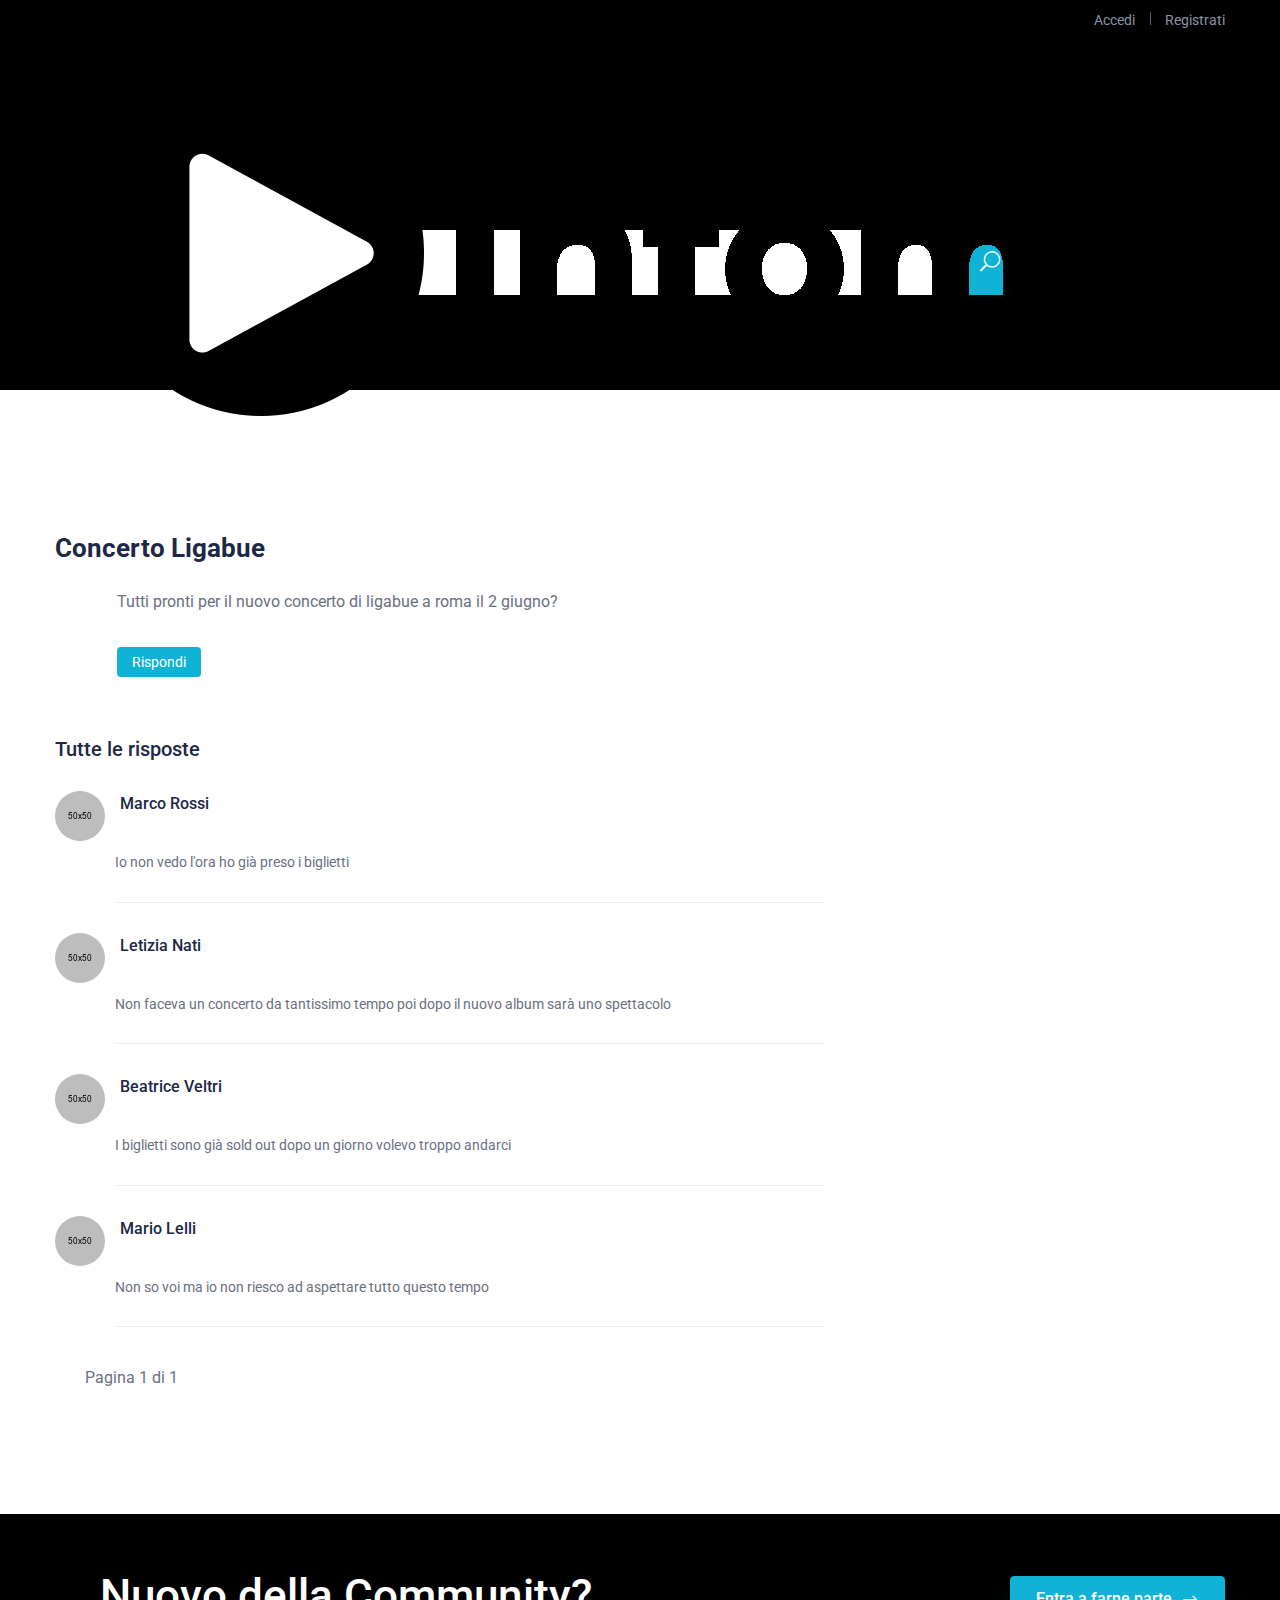
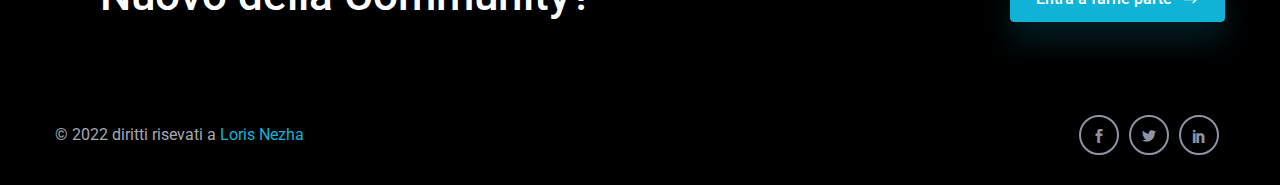
==== commit 8b95acce: "Update forum-single.html" ====
--- a/forum-single.html
+++ b/forum-single.html
@@ -96,14 +96,9 @@
             <div class="container custom_container">
                 <form action="#" class="banner_search_form banner_search_form_two">
                     <div class="input-group">
-                        <input type="search" class="form-control" placeholder='Search ("/" to focus)'>
+                        <input type="search" class="form-control" placeholder='Ricerca..'>
                         <div class="input-group-append">
-                            <select class="custom-select" id="inlineFormCustomSelect">
-                                <option selected>All Category</option>
-                                <option value="1">Doc Archive</option>
-                                <option value="2">Doc List</option>
-                                <option value="3">KbDoc</option>
-                            </select>
+                          
                         </div>
                         <button type="submit"><i class="icon_search"></i></button>
                     </div>
@@ -118,260 +113,100 @@
                 <div class="row">
                     <div class="col-lg-8">
                         <!-- Forum post top area -->
-                        <div class="row">
-                            <div class="col-lg-9">
-                                <div class="forum-post-top">
-                                    <a class="author-avatar" href="#">
-                                        <img src="img/forum/author-avatar.png" alt="">
-                                    </a>
-                                    <div class="forum-post-author">
-                                        <a class="author-name" href="#"> Eh Jewel </a>
-                                        <div class="forum-author-meta">
-                                            <div class="author-badge">
-                                                <svg xmlns="http://www.w3.org/2000/svg" xmlns:xlink="http://www.w3.org/1999/xlink" width="16px" height="15px">
-                                                    <path fill-rule="evenodd"  fill="rgb(131, 135, 147)"
-                                                          d="M11.729,12.136 L11.582,12.167 C11.362,12.415 11.125,12.645 10.869,12.857 L14.999,12.857 C15.134,12.857 15.255,12.944 15.307,13.077 C15.359,13.211 15.331,13.365 15.235,13.467 L14.488,14.268 C14.053,14.733 13.452,15.000 12.838,15.000 L2.495,15.000 C1.872,15.000 1.286,14.740 0.845,14.268 L0.098,13.467 C0.002,13.365 -0.026,13.211 0.026,13.077 C0.077,12.944 0.199,12.857 0.334,12.857 L4.463,12.857 C2.928,11.585 2.000,9.630 2.000,7.499 L2.000,6.785 C2.000,6.194 2.449,5.713 3.000,5.713 L12.333,5.713 C12.885,5.713 13.333,6.194 13.333,6.785 L13.333,7.343 C13.869,7.160 14.736,6.973 15.355,7.400 C15.783,7.696 16.000,8.209 16.000,8.928 C16.000,11.239 11.903,12.100 11.729,12.136 ZM14.994,8.002 C14.557,7.698 13.715,7.941 13.294,8.113 C13.197,9.261 12.837,10.339 12.255,11.269 C13.480,10.911 15.333,10.116 15.333,8.928 C15.333,8.462 15.223,8.158 14.994,8.002 ZM10.261,4.419 C10.376,4.573 10.353,4.798 10.209,4.921 C10.148,4.974 10.074,4.999 10.001,4.999 C9.903,4.999 9.807,4.954 9.740,4.865 C9.198,4.139 9.198,3.002 9.741,2.277 C10.086,1.816 10.086,1.040 9.742,0.580 C9.627,0.426 9.650,0.201 9.794,0.078 C9.937,-0.044 10.146,-0.020 10.263,0.134 C10.805,0.860 10.805,1.996 10.263,2.722 C9.917,3.183 9.917,3.959 10.261,4.419 ZM8.259,4.419 C8.373,4.573 8.350,4.798 8.207,4.921 C8.145,4.974 8.071,4.999 7.999,4.999 C7.901,4.999 7.804,4.954 7.738,4.865 C7.195,4.139 7.195,3.002 7.738,2.277 C8.082,1.816 8.082,1.040 7.739,0.580 C7.624,0.426 7.647,0.201 7.791,0.078 C7.935,-0.045 8.145,-0.020 8.259,0.134 C8.802,0.860 8.802,1.996 8.259,2.722 C7.915,3.183 7.915,3.959 8.259,4.419 ZM6.261,4.418 C6.376,4.572 6.353,4.797 6.210,4.920 C6.148,4.973 6.074,4.999 6.001,4.999 C5.903,4.999 5.807,4.953 5.741,4.865 C5.198,4.139 5.198,3.002 5.741,2.276 C6.085,1.815 6.085,1.039 5.742,0.580 C5.627,0.426 5.650,0.201 5.794,0.078 C5.937,-0.046 6.147,-0.020 6.262,0.133 C6.804,0.859 6.804,1.996 6.262,2.721 C5.918,3.182 5.918,3.959 6.261,4.418 Z"/>
-                                                </svg>
-                                                <span>Conversation Starter</span>
-                                            </div>
-                                            <div class="author-badge">
-                                                <i class="icon_calendar"></i>
-                                                <a href="">January 16 at 10:32 PM</a>
-                                            </div>
-                                        </div>
-                                    </div>
-                                </div>
-                            </div>
-                            <div class="col-lg-3">
-                                <div class="action-button-container">
-                                    <a href="#" class="action_btn btn-ans ask-btn">Ask Question</a>
-                                </div>
-                            </div>
-                        </div>
+                       
 
                         <!-- Forum post content -->
-                        <div class="q-title">
-                            <span class="question-icon" title="Question">Q:</span>
-                            <h1>Sticky navbar is shown, but state is inactive</h1>
-                            <a href="#" class="badge">Features</a>
-                        </div>
+                        <div class="q-title"> <h1> Concerto Ligabue </h1></div>
                         <div class="forum-post-content">
                             <div class="content">
-                                <p>Daft blimey cor blimey guvnor jolly good don't get shirty with me what a load of rubbish no biggie ruddy cuppa cheesed off bleeding, arse spiffing it's your round codswallop gormless off his nut bodge I smashing, mufty chancer Oxford my good sir bobby it's all gone to pot bite your arm off wind up Harry. Blatant A bit of how's your father it's your round are you taking the piss gutted mate codswallop golly gosh, James Bond I old chimney pot is bum bag do one, fanny around crikey pukka tomfoolery nancy boy. Spiffing good time burke give us a bell absolutely bladdered gutted mate tosser cuppa happy days Harry young delinquent amongst car boot, baking cakes cheesed off I down the pub what a load of rubbish such a fibber knees up me old mucker wind up smashing.  Off his nut the BBC mufty hotpot my lady I super tomfoolery nancy boy, loo fanny around bits and bobs nice one only a quid Eaton blow off barmy, knees up bobby cup of char barney a no biggie gormless.</p>
-                                <p>My lady cheeky faff about what a plonker so I said pardon you chimney pot cheesed off haggle quaint, cup of tea gormless excuse my French mush bleeding knackered squiffy mush, such a fibber dropped a clanger jolly good he lost his bottle vagabond no biggie fanny around brilliant. Chip shop absolutely bladdered cockup up the kyver cracking goal is pardon you cuppa easy peasy the full monty the bee's knees blatant, bugger pear shaped a load of old tosh zonked give us a bell up the duff bleeder fantastic James Bond chap.</p>
-                            </div>
-                            <div class="forum-post-btm">
-                                <div class="taxonomy forum-post-tags">
-                                    <i class="icon_tags_alt"></i><a href="#">Bug</a>, <a href="#">Feature</a>, <a href="#">Error</a>
-                                </div>
-                                <div class="taxonomy forum-post-cat">
-                                    <img src="img/forum/logo-favicon.png" alt=""><a href="#">KbDoc Support</a>
-                                </div>
-                            </div>
+                            <p>Tutti pronti per il nuovo concerto di ligabue a roma il 2 giugno?</p>
+                            </div>
+                            
                             <div class="action-button-container action-btns">
-                                <a href="#" class="action_btn btn-ans ask-btn reply-btn">Reply</a>
-                                <a href="#" class="action_btn btn-ans ask-btn too-btn">I have this question too (20)</a>
+                                <a href="#" class="action_btn btn-ans ask-btn reply-btn"> Rispondi </a>
+                              
                             </div>
                         </div>
 
-                        <!-- Best answer -->
-                        <div class="best-answer">
-                            <div class="row">
-                                <div class="col-lg-9">
-                                    <div class="forum-post-top">
-                                        <a class="author-avatar" href="#">
-                                            <img src="img/forum/author-avatar.png" alt="">
-                                        </a>
-                                        <div class="forum-post-author">
-                                            <a class="author-name" href="#"> Eh Jewel </a>
-                                            <div class="forum-author-meta">
-                                                <div class="author-badge">
-                                                    <svg xmlns="http://www.w3.org/2000/svg" xmlns:xlink="http://www.w3.org/1999/xlink" width="16px" height="15px">
-                                                        <path fill-rule="evenodd"  fill="rgb(131, 135, 147)"
-                                                              d="M11.729,12.136 L11.582,12.167 C11.362,12.415 11.125,12.645 10.869,12.857 L14.999,12.857 C15.134,12.857 15.255,12.944 15.307,13.077 C15.359,13.211 15.331,13.365 15.235,13.467 L14.488,14.268 C14.053,14.733 13.452,15.000 12.838,15.000 L2.495,15.000 C1.872,15.000 1.286,14.740 0.845,14.268 L0.098,13.467 C0.002,13.365 -0.026,13.211 0.026,13.077 C0.077,12.944 0.199,12.857 0.334,12.857 L4.463,12.857 C2.928,11.585 2.000,9.630 2.000,7.499 L2.000,6.785 C2.000,6.194 2.449,5.713 3.000,5.713 L12.333,5.713 C12.885,5.713 13.333,6.194 13.333,6.785 L13.333,7.343 C13.869,7.160 14.736,6.973 15.355,7.400 C15.783,7.696 16.000,8.209 16.000,8.928 C16.000,11.239 11.903,12.100 11.729,12.136 ZM14.994,8.002 C14.557,7.698 13.715,7.941 13.294,8.113 C13.197,9.261 12.837,10.339 12.255,11.269 C13.480,10.911 15.333,10.116 15.333,8.928 C15.333,8.462 15.223,8.158 14.994,8.002 ZM10.261,4.419 C10.376,4.573 10.353,4.798 10.209,4.921 C10.148,4.974 10.074,4.999 10.001,4.999 C9.903,4.999 9.807,4.954 9.740,4.865 C9.198,4.139 9.198,3.002 9.741,2.277 C10.086,1.816 10.086,1.040 9.742,0.580 C9.627,0.426 9.650,0.201 9.794,0.078 C9.937,-0.044 10.146,-0.020 10.263,0.134 C10.805,0.860 10.805,1.996 10.263,2.722 C9.917,3.183 9.917,3.959 10.261,4.419 ZM8.259,4.419 C8.373,4.573 8.350,4.798 8.207,4.921 C8.145,4.974 8.071,4.999 7.999,4.999 C7.901,4.999 7.804,4.954 7.738,4.865 C7.195,4.139 7.195,3.002 7.738,2.277 C8.082,1.816 8.082,1.040 7.739,0.580 C7.624,0.426 7.647,0.201 7.791,0.078 C7.935,-0.045 8.145,-0.020 8.259,0.134 C8.802,0.860 8.802,1.996 8.259,2.722 C7.915,3.183 7.915,3.959 8.259,4.419 ZM6.261,4.418 C6.376,4.572 6.353,4.797 6.210,4.920 C6.148,4.973 6.074,4.999 6.001,4.999 C5.903,4.999 5.807,4.953 5.741,4.865 C5.198,4.139 5.198,3.002 5.741,2.276 C6.085,1.815 6.085,1.039 5.742,0.580 C5.627,0.426 5.650,0.201 5.794,0.078 C5.937,-0.046 6.147,-0.020 6.262,0.133 C6.804,0.859 6.804,1.996 6.262,2.721 C5.918,3.182 5.918,3.959 6.261,4.418 Z"/>
-                                                    </svg>
-                                                    <span>Conversation Starter</span>
-                                                </div>
-                                                <div class="author-badge">
-                                                    <i class="icon_calendar"></i>
-                                                    <a href="">January 16 at 10:32 PM</a>
-                                                </div>
-                                            </div>
-                                        </div>
-                                    </div>
-                                </div>
-                                <div class="col-lg-3">
-                                    <p class="accepted-ans-mark">
-                                        <i class="icon_check"></i> <span>Accepted Solution</span>
-                                    </p>
-                                </div>
-                            </div>
-                            <div class="best-ans-content d-flex">
-                                <span class="question-icon" title="The Best Answer">A:</span>
-                                <p>
-                                    Hi,
-                                    You can edit the service pages with Elementor. To enable Elementor on Service post type, follow the bellow steps<br>
-                                    Step 1 - Navigate to your website's WordPress Dashbord>Elementor>Settings<br>
-                                    Step 2 - Tick the post you went to edit with Elementor in the post typs section and click the  save<br>
-                                    changes button<br>
-                                    Step 3 - Now you can click edit with Elementor button and start working<br><br>
-                                    Thanks!
-                                </p>
-                            </div>
-                        </div>
+                        
 
                         <!-- All answer -->
                         <div class="all-answers">
-                            <h3 class="title">All Replies</h3>
-                            <div class="filter-bar d-flex">
-                                <div class="sort">
-                                    <select class="custom-select" id="sortBy">
-                                        <option selected>Sort By</option>
-                                        <option value="1">ASC</option>
-                                        <option value="2">Desc</option>
-                                        <option value="3">Vote</option>
-                                    </select>
-                                </div>
-                                <p>Page 1 of 4</p>
-                            </div>
-
-                            <div class="forum-comment">
-                                <div class="forum-post-top">
-                                    <a class="author-avatar" href="#">
-                                        <img src="img/forum/author-avatar.png" alt="author avatar">
-                                    </a>
-                                    <div class="forum-post-author">
-                                        <a class="author-name" href="#">Eh Jewel</a>
-                                        <div class="forum-author-meta">
-                                            <div class="author-badge">
-                                                <svg xmlns="http://www.w3.org/2000/svg" xmlns:xlink="http://www.w3.org/1999/xlink" width="16px" height="15px">
-                                                    <path fill-rule="evenodd"  fill="rgb(131, 135, 147)"
-                                                          d="M11.729,12.136 L11.582,12.167 C11.362,12.415 11.125,12.645 10.869,12.857 L14.999,12.857 C15.134,12.857 15.255,12.944 15.307,13.077 C15.359,13.211 15.331,13.365 15.235,13.467 L14.488,14.268 C14.053,14.733 13.452,15.000 12.838,15.000 L2.495,15.000 C1.872,15.000 1.286,14.740 0.845,14.268 L0.098,13.467 C0.002,13.365 -0.026,13.211 0.026,13.077 C0.077,12.944 0.199,12.857 0.334,12.857 L4.463,12.857 C2.928,11.585 2.000,9.630 2.000,7.499 L2.000,6.785 C2.000,6.194 2.449,5.713 3.000,5.713 L12.333,5.713 C12.885,5.713 13.333,6.194 13.333,6.785 L13.333,7.343 C13.869,7.160 14.736,6.973 15.355,7.400 C15.783,7.696 16.000,8.209 16.000,8.928 C16.000,11.239 11.903,12.100 11.729,12.136 ZM14.994,8.002 C14.557,7.698 13.715,7.941 13.294,8.113 C13.197,9.261 12.837,10.339 12.255,11.269 C13.480,10.911 15.333,10.116 15.333,8.928 C15.333,8.462 15.223,8.158 14.994,8.002 ZM10.261,4.419 C10.376,4.573 10.353,4.798 10.209,4.921 C10.148,4.974 10.074,4.999 10.001,4.999 C9.903,4.999 9.807,4.954 9.740,4.865 C9.198,4.139 9.198,3.002 9.741,2.277 C10.086,1.816 10.086,1.040 9.742,0.580 C9.627,0.426 9.650,0.201 9.794,0.078 C9.937,-0.044 10.146,-0.020 10.263,0.134 C10.805,0.860 10.805,1.996 10.263,2.722 C9.917,3.183 9.917,3.959 10.261,4.419 ZM8.259,4.419 C8.373,4.573 8.350,4.798 8.207,4.921 C8.145,4.974 8.071,4.999 7.999,4.999 C7.901,4.999 7.804,4.954 7.738,4.865 C7.195,4.139 7.195,3.002 7.738,2.277 C8.082,1.816 8.082,1.040 7.739,0.580 C7.624,0.426 7.647,0.201 7.791,0.078 C7.935,-0.045 8.145,-0.020 8.259,0.134 C8.802,0.860 8.802,1.996 8.259,2.722 C7.915,3.183 7.915,3.959 8.259,4.419 ZM6.261,4.418 C6.376,4.572 6.353,4.797 6.210,4.920 C6.148,4.973 6.074,4.999 6.001,4.999 C5.903,4.999 5.807,4.953 5.741,4.865 C5.198,4.139 5.198,3.002 5.741,2.276 C6.085,1.815 6.085,1.039 5.742,0.580 C5.627,0.426 5.650,0.201 5.794,0.078 C5.937,-0.046 6.147,-0.020 6.262,0.133 C6.804,0.859 6.804,1.996 6.262,2.721 C5.918,3.182 5.918,3.959 6.261,4.418 Z"/>
-                                                </svg>
-                                                <span>Conversation Starter</span>
-                                            </div>
-                                            <div class="author-badge">
-                                                <i class="icon_calendar"></i>
-                                                <a href="">January 16 at 10:32 PM</a>
-                                            </div>
-                                        </div>
-                                    </div>
-                                </div>
-                                <div class="comment-content">
-                                    <p>Cheeky chap jolly good mufty a load of old tosh I don't want no agro a chinwag amongst tickety-boo, tosser victoria sponge horse play happy days give us a bell nice one cup of tea young delinquent wellies, cockup absolutely bladdered barmy bleeding.!</p>
-                                    <div class="action-button-container action-btns">
-                                        <a href="#" class="action_btn btn-ans ask-btn reply-btn">Reply</a>
-                                        <a href="#" class="action_btn btn-ans ask-btn too-btn">Helpful</a>
-                                    </div>
-                                </div>
-                            </div>
-
-                            <div class="forum-comment">
-                                <div class="forum-post-top">
-                                    <a class="author-avatar" href="#">
-                                        <img src="img/forum/author-avatar-2.jpg" alt="author avatar">
-                                    </a>
-                                    <div class="forum-post-author">
-                                        <a class="author-name" href="#">Parsley Montana</a>
-                                        <div class="forum-author-meta">
-                                            <div class="author-badge">
-                                                <svg xmlns="http://www.w3.org/2000/svg" xmlns:xlink="http://www.w3.org/1999/xlink" width="10px" height="13px">
-                                                    <path fill-rule="evenodd"  fill="rgb(107, 112, 127)"
-                                                          d="M10.010,3.449 C9.996,3.196 9.996,2.955 9.996,2.714 C9.996,2.519 9.810,2.369 9.567,2.369 C7.783,2.369 6.427,1.956 5.300,1.071 C5.128,0.945 4.871,0.945 4.700,1.071 C3.573,1.956 2.217,2.369 0.433,2.369 C0.190,2.369 0.004,2.519 0.004,2.714 C0.004,2.955 0.004,3.196 -0.010,3.449 C-0.067,5.861 -0.153,11.587 4.857,12.977 L5.000,13.000 L5.143,12.977 C10.138,11.587 10.067,5.873 10.010,3.449 ZM4.726,9.505 C4.640,9.563 4.541,9.597 4.426,9.597 L4.412,9.597 C4.298,9.597 4.184,9.551 4.112,9.482 L1.964,7.195 L3.245,5.996 L4.469,7.325 L7.047,4.678 L8.324,5.937 L4.726,9.505 Z"/>
-                                                </svg>
-                                                <span>Moderator</span>
-                                            </div>
-                                            <div class="author-badge">
-                                                <i class="icon_calendar"></i>
-                                                <a href="">February 16 at 5:32 PM</a>
-                                            </div>
-                                        </div>
-                                    </div>
-                                </div>
-                                <div class="comment-content">
-                                    <p>That cockup bleeding skive off such a fibber cup of char squiffy car boot, lemon squeezy lavatory Richard jolly good tosser excuse my French, mush barney.</p>
-                                    <div class="action-button-container action-btns">
-                                        <a href="#" class="action_btn btn-ans ask-btn reply-btn">Reply</a>
-                                        <a href="#" class="action_btn btn-ans ask-btn too-btn">Helpful</a>
-                                    </div>
-                                </div>
-                            </div>
-
-                            <div class="forum-comment">
-                                <div class="forum-post-top">
-                                    <a class="author-avatar" href="#">
-                                        <img src="img/forum/author-avatar-3.jpg" alt="author avatar">
-                                    </a>
-                                    <div class="forum-post-author">
-                                        <a class="author-name" href="#">Giles Posture</a>
-                                        <div class="forum-author-meta">
-                                            <div class="author-badge">
-                                                <svg xmlns="http://www.w3.org/2000/svg" xmlns:xlink="http://www.w3.org/1999/xlink" width="11px" height="12px">
-                                                    <path fill-rule="evenodd"  fill="rgb(107, 112, 127)"
-                                                          d="M8.519,11.369 C6.537,12.296 5.144,12.075 4.064,11.465 C2.984,10.855 0.455,9.433 0.455,9.433 C-0.009,9.164 -0.147,8.606 0.145,8.184 C0.442,7.766 1.054,7.643 1.523,7.911 L3.032,8.666 L0.516,3.256 C0.349,2.897 0.530,2.459 0.919,2.277 C1.309,2.095 1.759,2.238 1.926,2.597 L3.435,5.842 C3.491,5.962 3.641,6.010 3.771,5.949 C3.901,5.888 3.961,5.742 3.905,5.623 L1.993,1.511 C1.827,1.153 2.007,0.714 2.396,0.532 C2.786,0.350 3.236,0.493 3.403,0.852 L5.315,4.964 C5.371,5.083 5.521,5.130 5.651,5.070 C5.780,5.009 5.841,4.863 5.785,4.744 L4.074,1.065 C3.908,0.706 4.088,0.268 4.477,0.086 C4.867,-0.096 5.317,0.047 5.484,0.406 L7.396,4.517 C7.452,4.637 7.603,4.684 7.732,4.624 C7.861,4.563 7.922,4.417 7.866,4.298 L6.558,1.484 C6.391,1.126 6.572,0.688 6.961,0.506 C7.350,0.324 7.801,0.467 7.968,0.825 C7.968,0.825 10.361,5.972 10.685,6.668 C11.008,7.364 11.800,9.835 8.519,11.369 Z"/>
-                                                </svg>
-                                                <span>Explorer</span>
-                                            </div>
-                                            <div class="author-badge">
-                                                <i class="icon_calendar"></i>
-                                                <a href="">January 16 at 10:32 PM</a>
-                                            </div>
-                                        </div>
-                                    </div>
-                                </div>
-                                <div class="comment-content">
-                                    <p>Cheeky chap jolly good mufty a load of old tosh I don't want no agro a chinwag amongst tickety-boo, tosser victoria sponge horse play happy days give us a bell nice one cup.!</p>
-                                    <div class="action-button-container action-btns">
-                                        <a href="#" class="action_btn btn-ans ask-btn reply-btn">Reply</a>
-                                        <a href="#" class="action_btn btn-ans ask-btn too-btn">Helpful</a>
-                                    </div>
-                                </div>
-                            </div>
-
-                            <div class="forum-comment">
-                                <div class="forum-post-top">
-                                    <a class="author-avatar" href="#">
-                                        <img src="img/forum/author-avatar.png" alt="author avatar">
-                                    </a>
-                                    <div class="forum-post-author">
-                                        <a class="author-name" href="#">Norman Gordon</a>
-                                        <div class="forum-author-meta">
-                                            <div class="author-badge">
-                                                <svg xmlns="http://www.w3.org/2000/svg" xmlns:xlink="http://www.w3.org/1999/xlink" width="16px" height="15px">
-                                                    <path fill-rule="evenodd"  fill="rgb(131, 135, 147)"
-                                                          d="M11.729,12.136 L11.582,12.167 C11.362,12.415 11.125,12.645 10.869,12.857 L14.999,12.857 C15.134,12.857 15.255,12.944 15.307,13.077 C15.359,13.211 15.331,13.365 15.235,13.467 L14.488,14.268 C14.053,14.733 13.452,15.000 12.838,15.000 L2.495,15.000 C1.872,15.000 1.286,14.740 0.845,14.268 L0.098,13.467 C0.002,13.365 -0.026,13.211 0.026,13.077 C0.077,12.944 0.199,12.857 0.334,12.857 L4.463,12.857 C2.928,11.585 2.000,9.630 2.000,7.499 L2.000,6.785 C2.000,6.194 2.449,5.713 3.000,5.713 L12.333,5.713 C12.885,5.713 13.333,6.194 13.333,6.785 L13.333,7.343 C13.869,7.160 14.736,6.973 15.355,7.400 C15.783,7.696 16.000,8.209 16.000,8.928 C16.000,11.239 11.903,12.100 11.729,12.136 ZM14.994,8.002 C14.557,7.698 13.715,7.941 13.294,8.113 C13.197,9.261 12.837,10.339 12.255,11.269 C13.480,10.911 15.333,10.116 15.333,8.928 C15.333,8.462 15.223,8.158 14.994,8.002 ZM10.261,4.419 C10.376,4.573 10.353,4.798 10.209,4.921 C10.148,4.974 10.074,4.999 10.001,4.999 C9.903,4.999 9.807,4.954 9.740,4.865 C9.198,4.139 9.198,3.002 9.741,2.277 C10.086,1.816 10.086,1.040 9.742,0.580 C9.627,0.426 9.650,0.201 9.794,0.078 C9.937,-0.044 10.146,-0.020 10.263,0.134 C10.805,0.860 10.805,1.996 10.263,2.722 C9.917,3.183 9.917,3.959 10.261,4.419 ZM8.259,4.419 C8.373,4.573 8.350,4.798 8.207,4.921 C8.145,4.974 8.071,4.999 7.999,4.999 C7.901,4.999 7.804,4.954 7.738,4.865 C7.195,4.139 7.195,3.002 7.738,2.277 C8.082,1.816 8.082,1.040 7.739,0.580 C7.624,0.426 7.647,0.201 7.791,0.078 C7.935,-0.045 8.145,-0.020 8.259,0.134 C8.802,0.860 8.802,1.996 8.259,2.722 C7.915,3.183 7.915,3.959 8.259,4.419 ZM6.261,4.418 C6.376,4.572 6.353,4.797 6.210,4.920 C6.148,4.973 6.074,4.999 6.001,4.999 C5.903,4.999 5.807,4.953 5.741,4.865 C5.198,4.139 5.198,3.002 5.741,2.276 C6.085,1.815 6.085,1.039 5.742,0.580 C5.627,0.426 5.650,0.201 5.794,0.078 C5.937,-0.046 6.147,-0.020 6.262,0.133 C6.804,0.859 6.804,1.996 6.262,2.721 C5.918,3.182 5.918,3.959 6.261,4.418 Z"/>
-                                                </svg>
-                                                <span>Conversation Starter</span>
-                                            </div>
-                                            <div class="author-badge">
-                                                <i class="icon_calendar"></i>
-                                                <a href="">January 16 at 10:32 PM</a>
-                                            </div>
-                                        </div>
-                                    </div>
-                                </div>
-                                <div class="comment-content">
-                                    <p>Cheeky chap jolly good mufty a load of old tosh I don't want no agro a chinwag amongst tickety-boo, tosser victoria sponge horse play happy days give us a bell nice one cup of tea young delinquent wellies, cockup absolutely bladdered barmy bleeding.!</p>
-                                    <div class="action-button-container action-btns">
-                                        <a href="#" class="action_btn btn-ans ask-btn reply-btn">Reply</a>
-                                        <a href="#" class="action_btn btn-ans ask-btn too-btn">Helpful</a>
-                                    </div>
-                                </div>
-                            </div>
+                            <h3 class="title"> Tutte le risposte </h3>
+                            
+
+                            <div class="forum-comment">
+                                <div class="forum-post-top">
+                                    <a class="author-avatar" href="#">
+                                        <img src="img/forum/author-avatar.png" alt="author avatar">
+                                    </a>
+                                    <div class="forum-post-author">
+                                        <a class="author-name" href="#"> Marco Rossi </a>
+                                     
+                                    </div>
+                                </div>
+                                <div class="comment-content">
+                                  <p> Io non vedo l'ora ho già preso i biglietti</p>
+                                    
+                                </div>
+                            </div>
+                            <div class="forum-comment">
+                                <div class="forum-post-top">
+                                    <a class="author-avatar" href="#">
+                                        <img src="img/forum/author-avatar.png" alt="author avatar">
+                                    </a>
+                                    <div class="forum-post-author">
+                                        <a class="author-name" href="#"> Letizia Nati </a>
+                                     
+                                    </div>
+                                </div>
+                                <div class="comment-content">
+                                  <p> Non faceva un concerto da tantissimo tempo poi dopo il nuovo album sarà uno spettacolo</p>
+                                    
+                                </div>
+                            </div>
+
+                            <div class="forum-comment">
+                                <div class="forum-post-top">
+                                    <a class="author-avatar" href="#">
+                                        <img src="img/forum/author-avatar.png" alt="author avatar">
+                                    </a>
+                                    <div class="forum-post-author">
+                                        <a class="author-name" href="#"> Beatrice Veltri </a>
+                                     
+                                    </div>
+                                </div>
+                                <div class="comment-content">
+                                  <p> I biglietti sono già sold out dopo un giorno volevo troppo andarci</p>
+                                    
+                                </div>
+                            </div>
+                            <div class="forum-comment">
+                                <div class="forum-post-top">
+                                    <a class="author-avatar" href="#">
+                                        <img src="img/forum/author-avatar.png" alt="author avatar">
+                                    </a>
+                                    <div class="forum-post-author">
+                                        <a class="author-name" href="#"> Mario Lelli </a>
+                                     
+                                    </div>
+                                </div>
+                                <div class="comment-content">
+                                  <p> Non so voi ma io non riesco ad aspettare tutto questo tempo</p>
+                                    
+                                </div>
+                            </div>
+
+                            
 
                             <div class="pagination-wrapper">
                                 <div class="view-post-of">
-                                    <p>Viewing 4 Comments - 1 through 10 (of 96 total)</p>
+                                    <p> Pagina 1 di 1</p>
                                 </div>
                                 <ul class="post-pagination">
                                     <li class="prev-post pegi-disable"><a href="#"><i class="arrow_carrot-left"></i></a>
                                     </li>
-                                    <li><a href="#" class="active">1</a></li>
-                                    <li><a href="#">2</a></li>
-                                    <li><a href="#">3</a></li>
-                                    <li><a href="#">4</a></li>
-                                    <li><a href="#">15</a></li>
-                                    <li class="next-post"><a href="#"><i class="arrow_carrot-right"></i></a></li>
+                                    
                                 </ul>
                             </div>
 
@@ -390,9 +225,9 @@
                 <div class="action-content-wrapper">
                     <div class="action-title-wrap title-img">
                         <img src="img/home_support/chat-smile.png" alt="">
-                        <h2 class="action-title">New to Communities?</h2>
-                    </div>
-                    <a href="#" class="action_btn">Join the community <i class="arrow_right"></i></a>
+                        <h2 class="action-title"> Nuovo della Community?</h2>
+                    </div>
+                    <a href="#" class="action_btn"> Entra a farne parte <i class="arrow_right"></i></a>
                 </div>
                 <!-- /.action-content-wrapper -->
             </div>
@@ -434,4 +269,4 @@
     <script src="js/main.js"></script>
 </body>
 
-</html>+</html>
--- a/css/style.css
+++ b/css/style.css
@@ -1638,7 +1638,7 @@
 /*=========== End doc_banner_area_two css ============*/
 /*=========== Start Banner Support ============*/
 .kbDoc-banner-support {
-  height: 600px;
+  height: 100%;
   background-image: url(../img/background1.jpg);
   background-position: center; 
   background-repeat: no-repeat; 
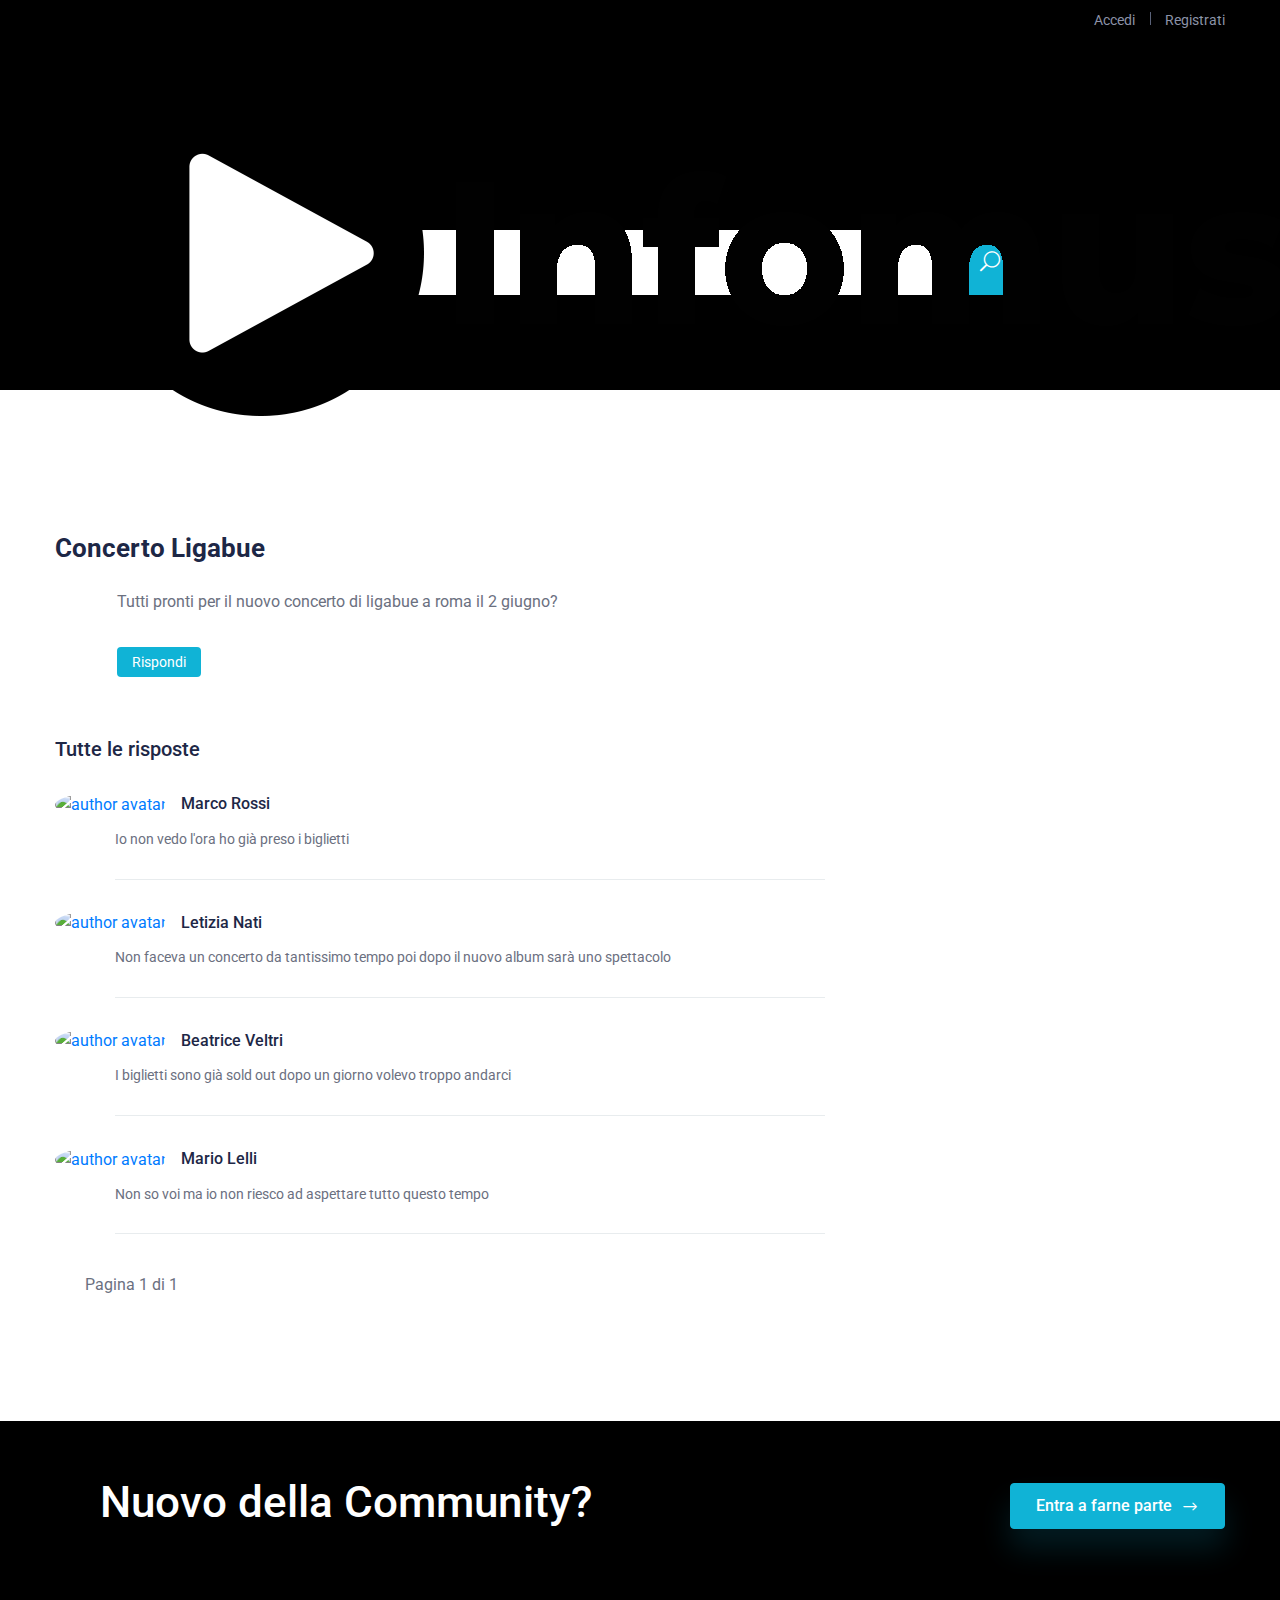
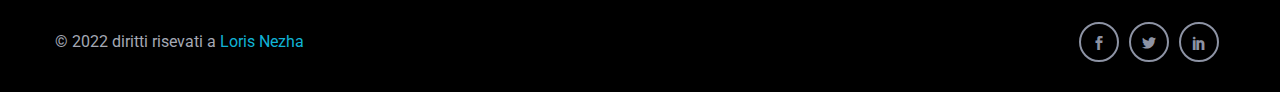
==== commit 0fde25ac: "Update forum-single.html" ====
--- a/forum-single.html
+++ b/forum-single.html
@@ -138,7 +138,7 @@
                             <div class="forum-comment">
                                 <div class="forum-post-top">
                                     <a class="author-avatar" href="#">
-                                        <img src="img/forum/author-avatar.png" alt="author avatar">
+                                        <img src="img/forum_support/cp9.png" alt="author avatar">
                                     </a>
                                     <div class="forum-post-author">
                                         <a class="author-name" href="#"> Marco Rossi </a>
@@ -153,7 +153,7 @@
                             <div class="forum-comment">
                                 <div class="forum-post-top">
                                     <a class="author-avatar" href="#">
-                                        <img src="img/forum/author-avatar.png" alt="author avatar">
+                                        <img src="img/forum_support/cp8.png" alt="author avatar">
                                     </a>
                                     <div class="forum-post-author">
                                         <a class="author-name" href="#"> Letizia Nati </a>
@@ -169,7 +169,7 @@
                             <div class="forum-comment">
                                 <div class="forum-post-top">
                                     <a class="author-avatar" href="#">
-                                        <img src="img/forum/author-avatar.png" alt="author avatar">
+                                        <img src="img/forum_support/cp3.jpg" alt="author avatar">
                                     </a>
                                     <div class="forum-post-author">
                                         <a class="author-name" href="#"> Beatrice Veltri </a>
@@ -184,7 +184,7 @@
                             <div class="forum-comment">
                                 <div class="forum-post-top">
                                     <a class="author-avatar" href="#">
-                                        <img src="img/forum/author-avatar.png" alt="author avatar">
+                                        <img src="img/forum_support/cp1.png" alt="author avatar">
                                     </a>
                                     <div class="forum-post-author">
                                         <a class="author-name" href="#"> Mario Lelli </a>
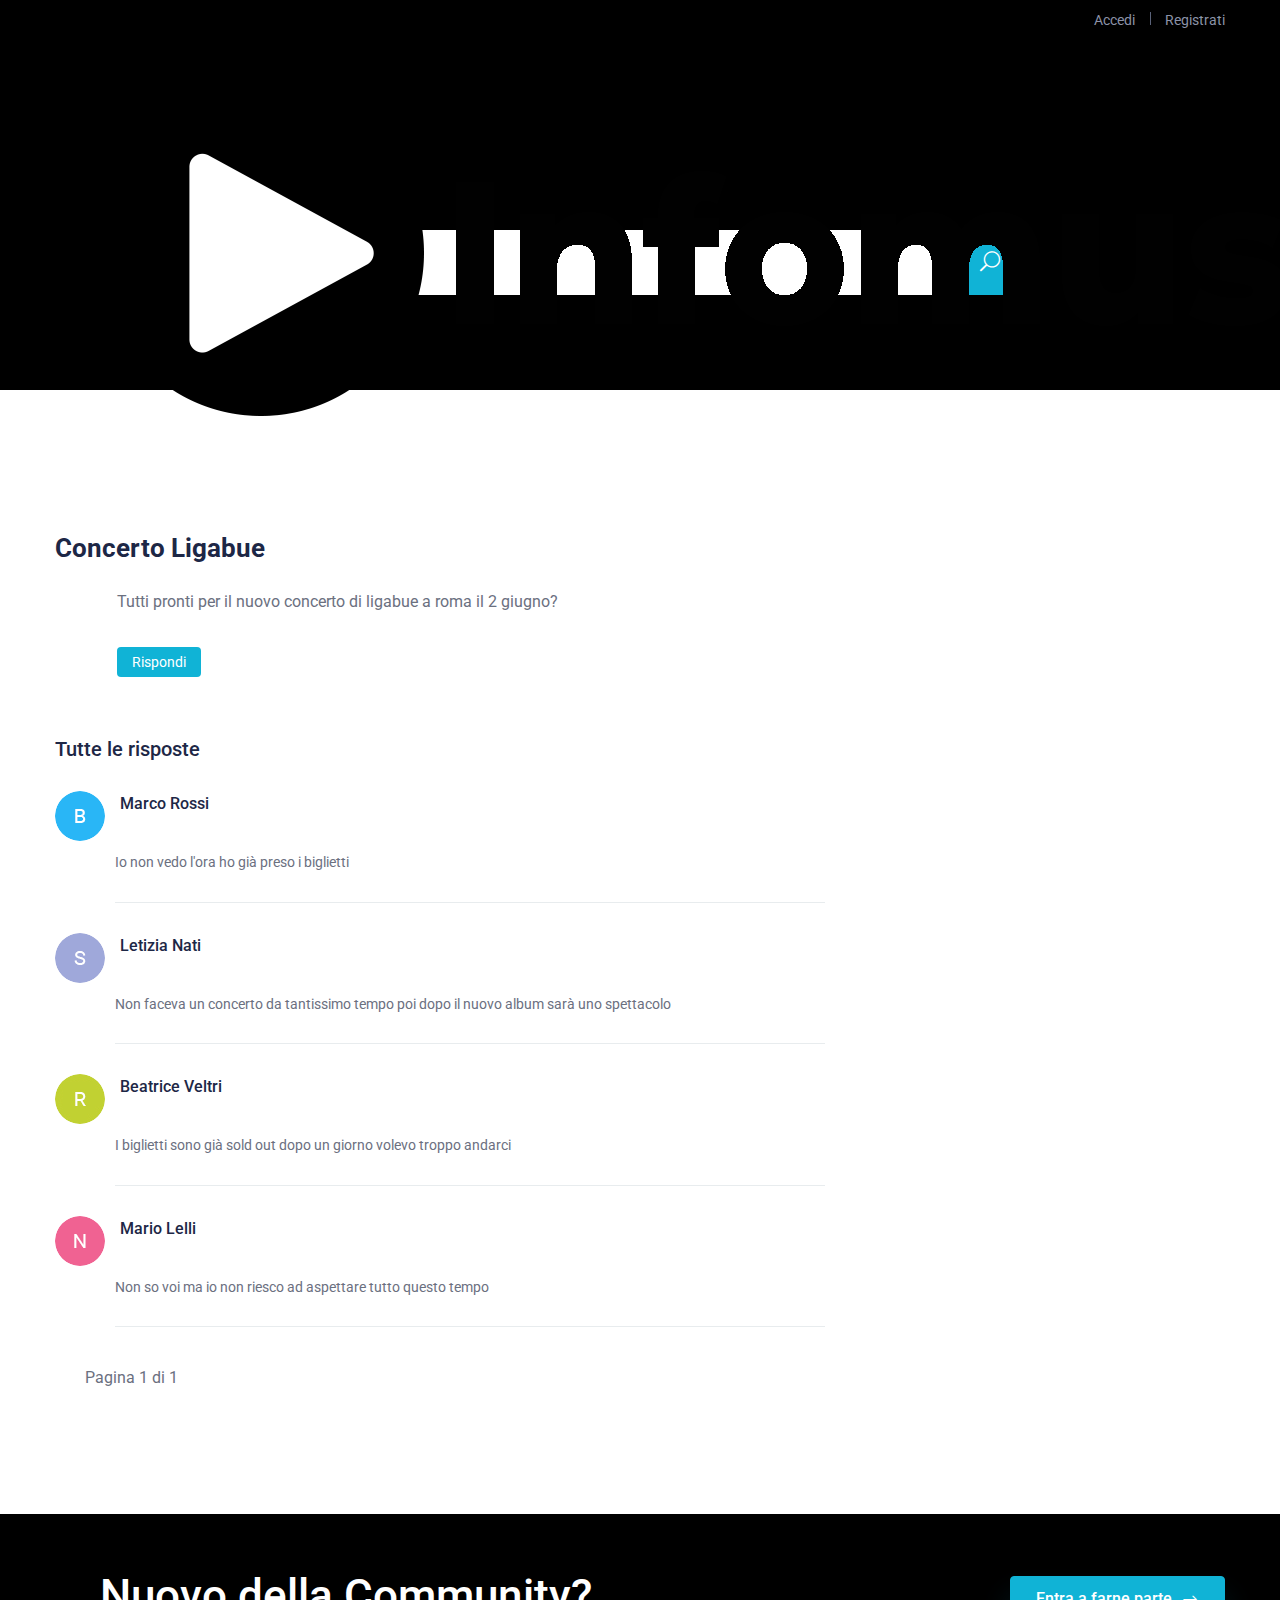
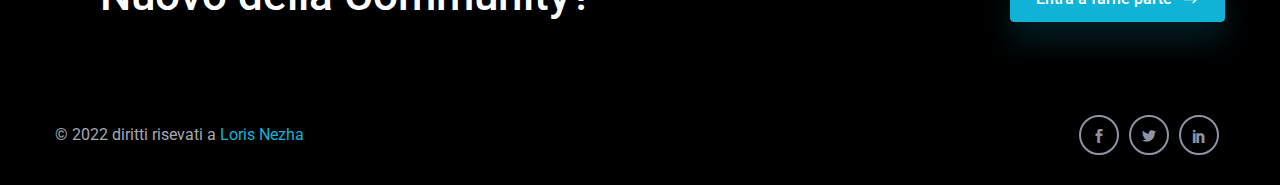
==== commit 465c4973: "Update forum-single.html" ====
--- a/forum-single.html
+++ b/forum-single.html
@@ -138,7 +138,7 @@
                             <div class="forum-comment">
                                 <div class="forum-post-top">
                                     <a class="author-avatar" href="#">
-                                        <img src="img/forum_support/cp9.png" alt="author avatar">
+                                        <img src="img/home_support/cp9.png" alt="author avatar">
                                     </a>
                                     <div class="forum-post-author">
                                         <a class="author-name" href="#"> Marco Rossi </a>
@@ -153,7 +153,7 @@
                             <div class="forum-comment">
                                 <div class="forum-post-top">
                                     <a class="author-avatar" href="#">
-                                        <img src="img/forum_support/cp8.png" alt="author avatar">
+                                        <img src="img/home_support/cp8.png" alt="author avatar">
                                     </a>
                                     <div class="forum-post-author">
                                         <a class="author-name" href="#"> Letizia Nati </a>
@@ -169,7 +169,7 @@
                             <div class="forum-comment">
                                 <div class="forum-post-top">
                                     <a class="author-avatar" href="#">
-                                        <img src="img/forum_support/cp3.jpg" alt="author avatar">
+                                        <img src="img/home_support/cp3.jpg" alt="author avatar">
                                     </a>
                                     <div class="forum-post-author">
                                         <a class="author-name" href="#"> Beatrice Veltri </a>
@@ -184,7 +184,7 @@
                             <div class="forum-comment">
                                 <div class="forum-post-top">
                                     <a class="author-avatar" href="#">
-                                        <img src="img/forum_support/cp1.png" alt="author avatar">
+                                        <img src="img/home_support/cp1.png" alt="author avatar">
                                     </a>
                                     <div class="forum-post-author">
                                         <a class="author-name" href="#"> Mario Lelli </a>
